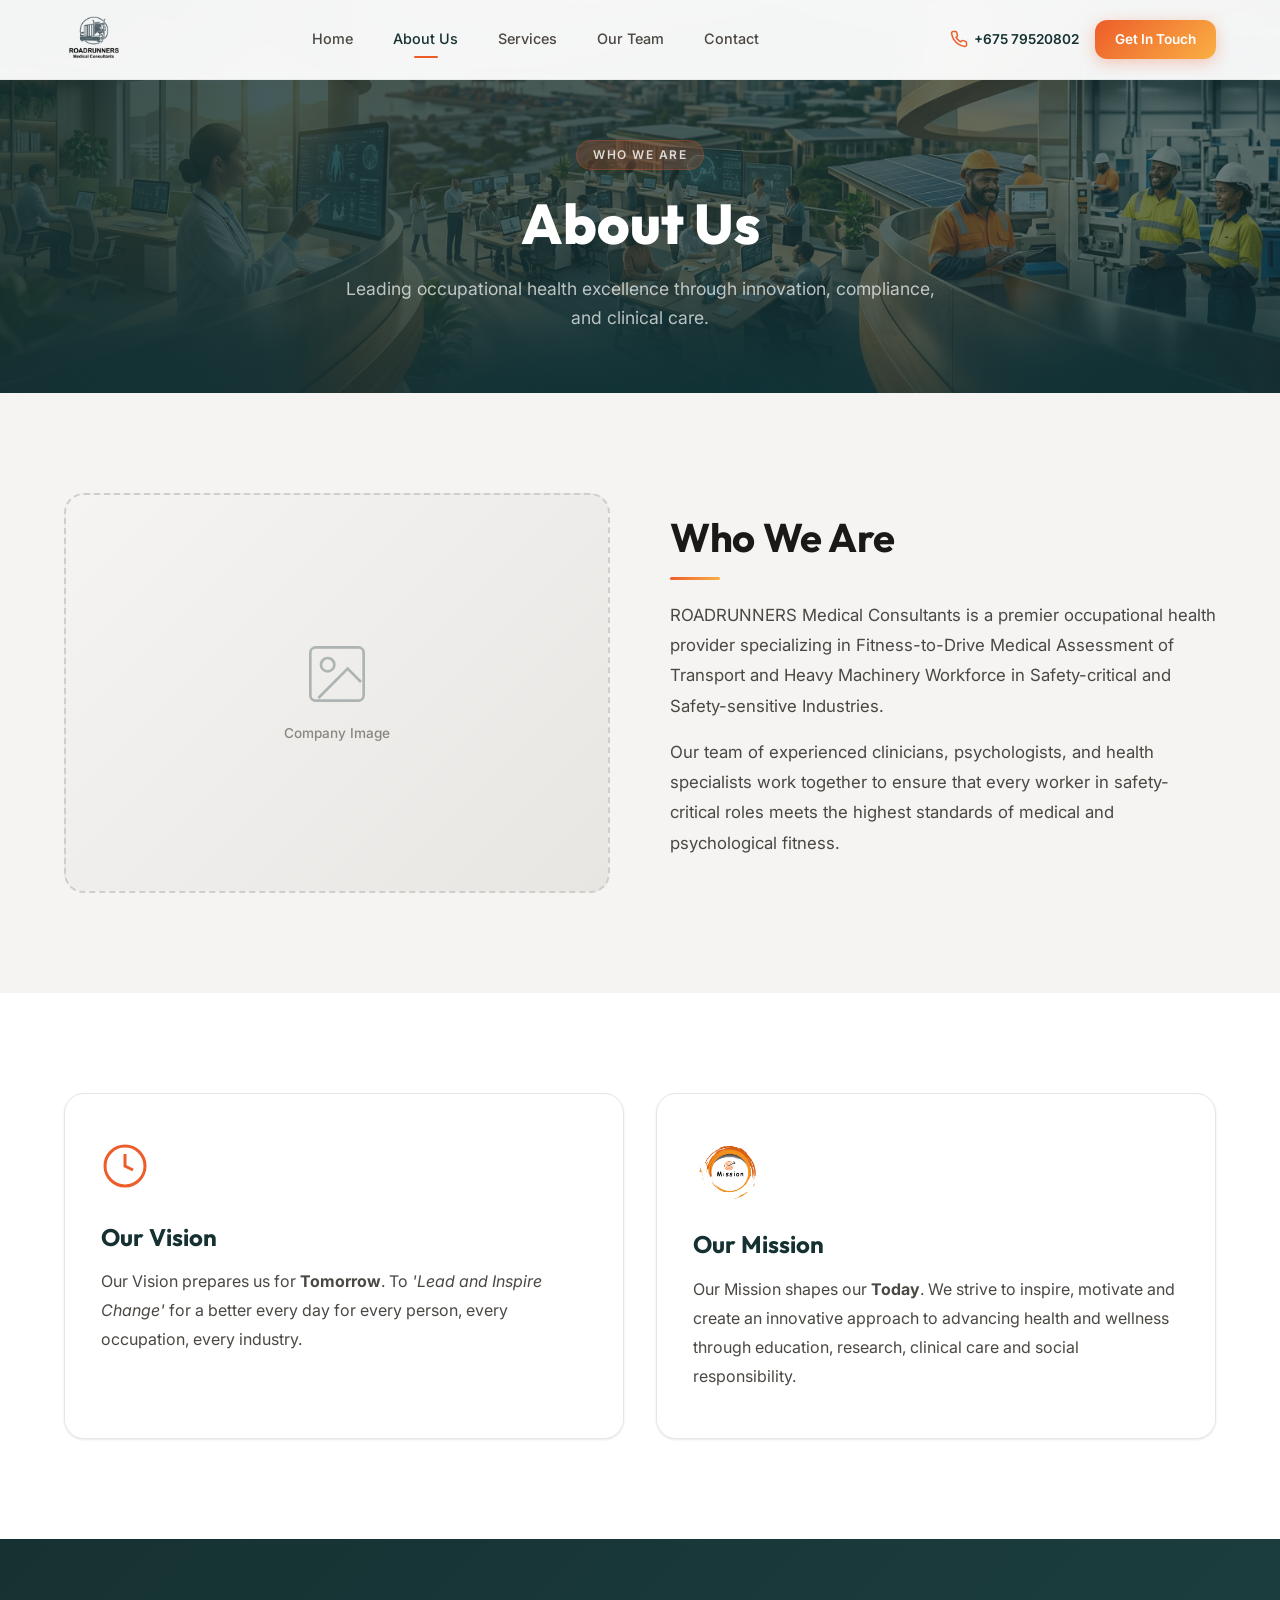
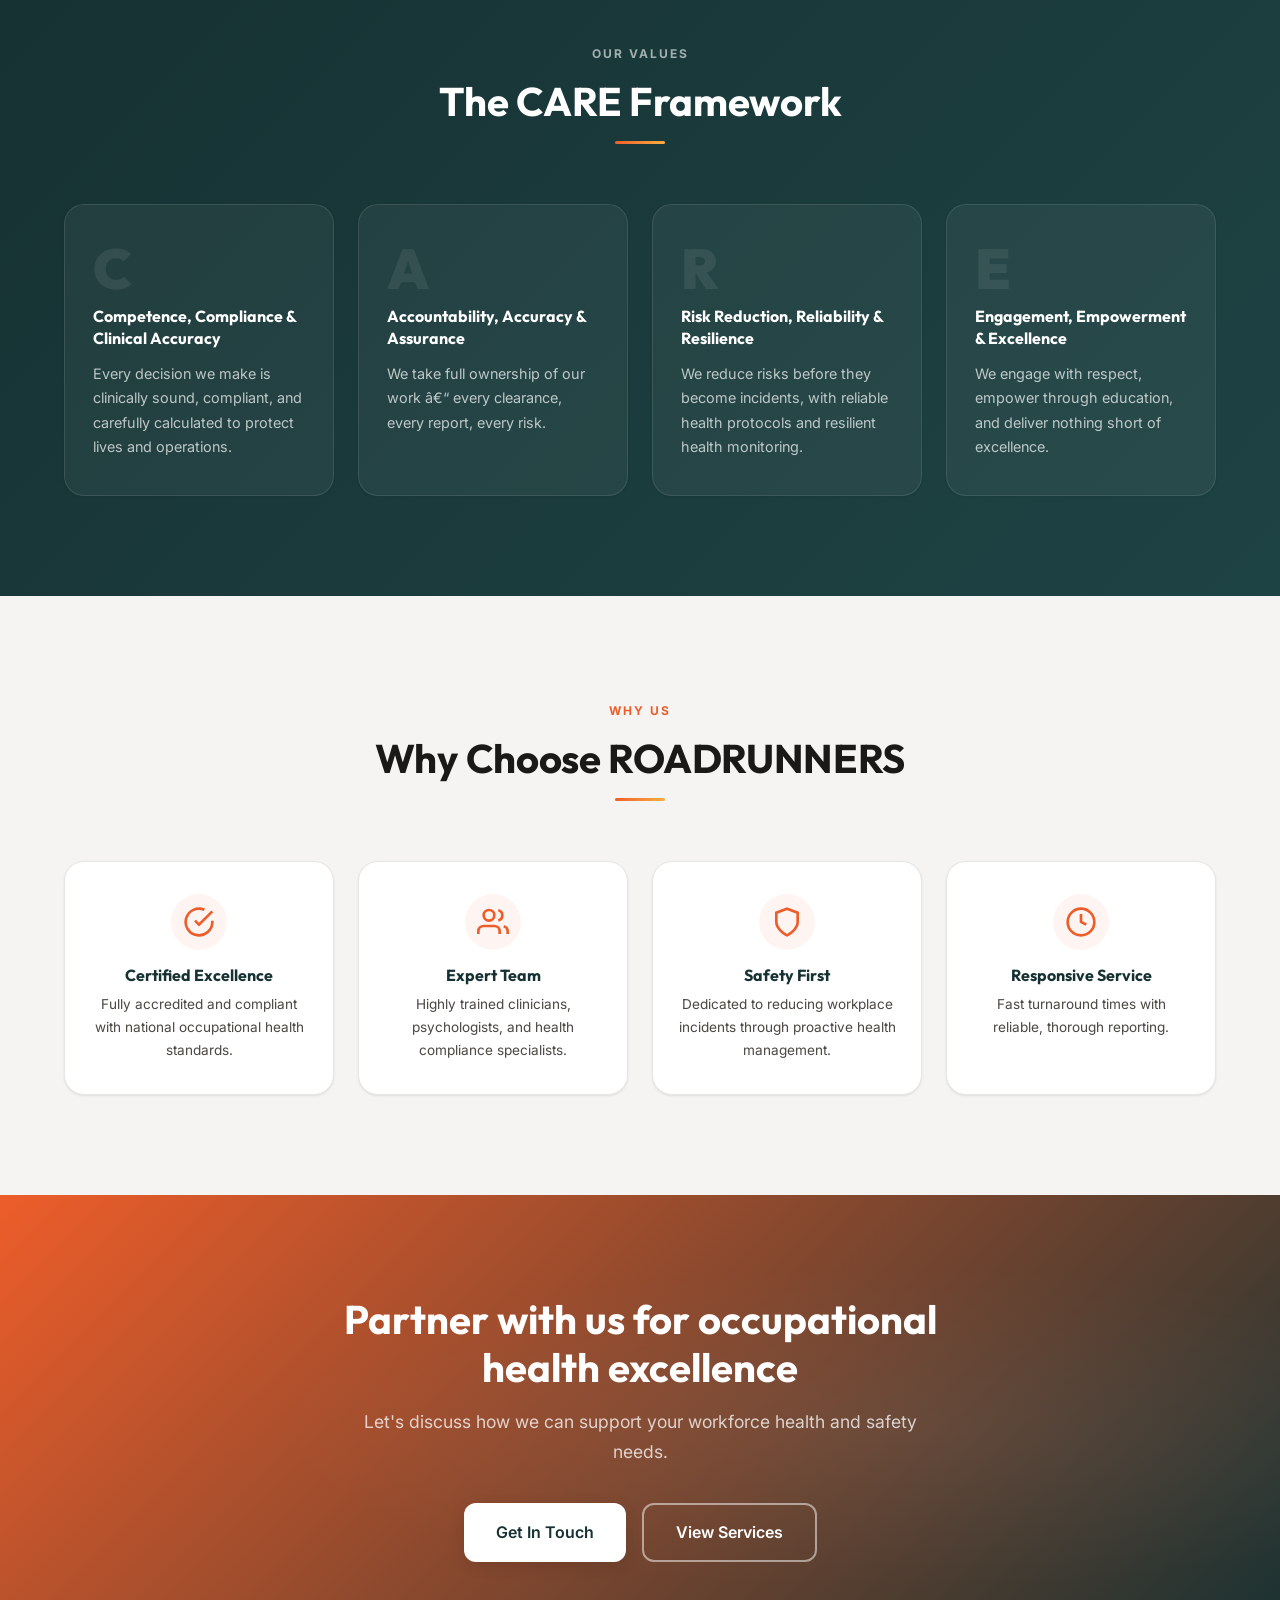
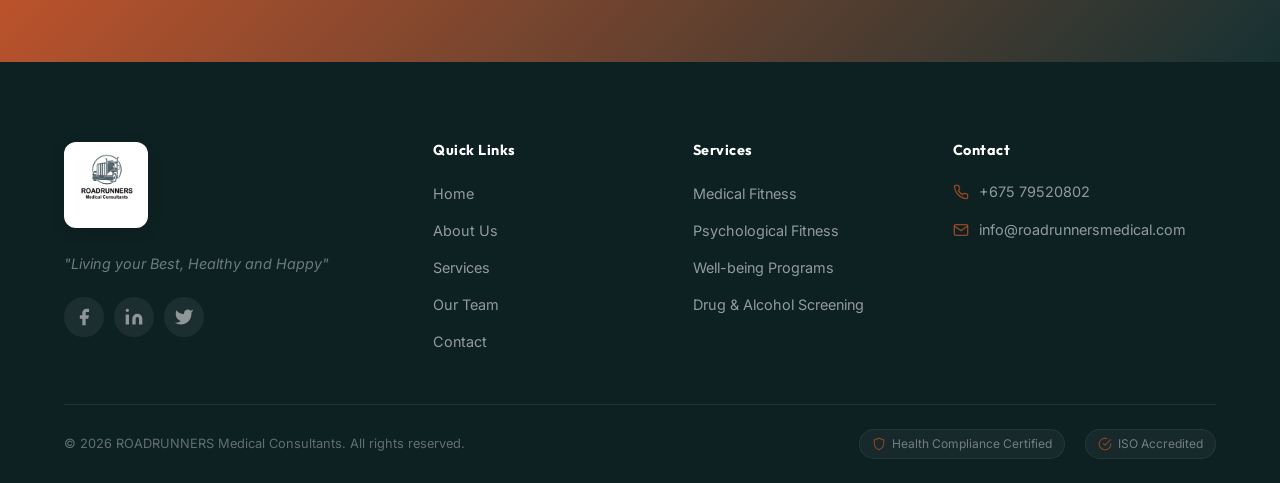
==== about.html @ dcb49912 "Initial commit: Roadrunners Medical Service website" ====
<!DOCTYPE html>
<html lang="en">
<head>
    <meta charset="UTF-8">
    <meta name="viewport" content="width=device-width, initial-scale=1.0">
    <title>About Us | ROADRUNNERS Medical Consultants</title>
    <meta name="description" content="Learn about ROADRUNNERS Medical Consultants - our vision, mission, and commitment to occupational health excellence.">
    <link rel="preconnect" href="https://fonts.googleapis.com">
    <link rel="preconnect" href="https://fonts.gstatic.com" crossorigin>
    <link href="https://fonts.googleapis.com/css2?family=Inter:wght@300;400;500;600;700;800;900&family=Outfit:wght@400;500;600;700;800&display=swap" rel="stylesheet">
    <link rel="stylesheet" href="css/styles.css">
    <link rel="stylesheet" href="css/animations.css">
</head>
<body>
    <!-- HEADER -->
    <header class="header" id="header">
        <div class="container header__inner">
            <a href="index.html" class="header__logo">
                <img src="assets/logo/campany-logo.png" alt="ROADRUNNERS Medical Consultants" class="logo-img">
            </a>
            <nav class="nav" id="nav">
                <ul class="nav__list">
                    <li><a href="index.html" class="nav__link">Home</a></li>
                    <li><a href="about.html" class="nav__link active">About Us</a></li>
                    <li><a href="services.html" class="nav__link">Services</a></li>
                    <li><a href="team.html" class="nav__link">Our Team</a></li>
                    <li><a href="contact.html" class="nav__link">Contact</a></li>
                </ul>
            </nav>
            <div class="header__actions">
                <a href="tel:+67579520802" class="header__phone">
                    <svg width="18" height="18" viewBox="0 0 24 24" fill="none" stroke="currentColor" stroke-width="2"><path d="M22 16.92v3a2 2 0 01-2.18 2 19.79 19.79 0 01-8.63-3.07 19.5 19.5 0 01-6-6 19.79 19.79 0 01-3.07-8.67A2 2 0 014.11 2h3a2 2 0 012 1.72c.127.96.361 1.903.7 2.81a2 2 0 01-.45 2.11L8.09 9.91a16 16 0 006 6l1.27-1.27a2 2 0 012.11-.45c.907.339 1.85.573 2.81.7A2 2 0 0122 16.92z"/></svg>
                    <span>+675 79520802</span>
                </a>
                <a href="contact.html" class="btn btn--primary btn--sm">Get In Touch</a>
            </div>
            <button class="hamburger" id="hamburger" aria-label="Toggle navigation">
                <span></span><span></span><span></span>
            </button>
        </div>
    </header>

    <!-- PAGE HERO -->
    <section class="page-hero page-hero--has-banner" style="background-image: url('assets/about-banner/about-banner.png');">
        <div class="container">
            <div class="page-hero__content fade-up">
                <span class="page-hero__label">Who We Are</span>
                <h1 class="page-hero__title">About Us</h1>
                <p class="page-hero__subtitle">Leading occupational health excellence through innovation, compliance, and clinical care.</p>
            </div>
        </div>
    </section>

    <!-- ABOUT INTRO -->
    <section class="section section--light">
        <div class="container">
            <div class="about-intro reveal-up">
                <div class="about-intro__image">
                    <div class="placeholder-image placeholder-image--about">
                        <svg width="64" height="64" viewBox="0 0 24 24" fill="none" stroke="rgba(22,49,50,0.3)" stroke-width="1"><rect x="2" y="2" width="20" height="20" rx="2"/><circle cx="8.5" cy="8.5" r="2.5"/><path d="M21 15l-5-5L5 21"/></svg>
                        <span>Company Image</span>
                    </div>
                </div>
                <div class="about-intro__content">
                    <h2 class="section__title">Who We Are</h2>
                    <div class="section__divider"></div>
                    <p class="section__text">ROADRUNNERS Medical Consultants is a premier occupational health provider specializing in Fitness-to-Drive Medical Assessment of Transport and Heavy Machinery Workforce in Safety-critical and Safety-sensitive Industries.</p>
                    <p class="section__text">Our team of experienced clinicians, psychologists, and health specialists work together to ensure that every worker in safety-critical roles meets the highest standards of medical and psychological fitness.</p>
                </div>
            </div>
        </div>
    </section>

    <!-- VISION & MISSION -->
    <section class="section section--white">
        <div class="container">
            <div class="vm-grid">
                <div class="vm-card reveal-up delay-1">
                    <div class="vm-card__icon">
                        <svg width="48" height="48" viewBox="0 0 24 24" fill="none" stroke="#ED5D2A" stroke-width="1.5"><circle cx="12" cy="12" r="10"/><path d="M12 6v6l4 2"/></svg>
                    </div>
                    <h3 class="vm-card__title">Our Vision</h3>
                    <p class="vm-card__text">Our Vision prepares us for <strong>Tomorrow</strong>. To <em>'Lead and Inspire Change'</em> for a better every day for every person, every occupation, every industry.</p>
                </div>
                <div class="vm-card reveal-up delay-2">
                    <div class="vm-card__icon vm-card__icon--img">
                        <img src="assets/icons/mission.png" alt="Mission Icon">
                    </div>
                    <h3 class="vm-card__title">Our Mission</h3>
                    <p class="vm-card__text">Our Mission shapes our <strong>Today</strong>. We strive to inspire, motivate and create an innovative approach to advancing health and wellness through education, research, clinical care and social responsibility.</p>
                </div>
            </div>
        </div>
    </section>

    <!-- CARE VALUES -->
    <section class="section section--navy" id="about-values">
        <div class="container">
            <div class="section__header reveal-up">
                <span class="section__label section__label--light">Our Values</span>
                <h2 class="section__title section__title--light">The CARE Framework</h2>
                <div class="section__divider section__divider--light section__divider--center"></div>
            </div>
            <div class="care-grid care-grid--about">
                <div class="care-card care-card--dark reveal-up delay-1" data-letter="C">
                    <div class="care-card__letter">C</div>
                    <h3 class="care-card__title">Competence, Compliance &amp; Clinical Accuracy</h3>
                    <p class="care-card__text">Every decision we make is clinically sound, compliant, and carefully calculated to protect lives and operations.</p>
                </div>
                <div class="care-card care-card--dark reveal-up delay-2" data-letter="A">
                    <div class="care-card__letter">A</div>
                    <h3 class="care-card__title">Accountability, Accuracy &amp; Assurance</h3>
                    <p class="care-card__text">We take full ownership of our work â€“ every clearance, every report, every risk.</p>
                </div>
                <div class="care-card care-card--dark reveal-up delay-3" data-letter="R">
                    <div class="care-card__letter">R</div>
                    <h3 class="care-card__title">Risk Reduction, Reliability &amp; Resilience</h3>
                    <p class="care-card__text">We reduce risks before they become incidents, with reliable health protocols and resilient health monitoring.</p>
                </div>
                <div class="care-card care-card--dark reveal-up delay-4" data-letter="E">
                    <div class="care-card__letter">E</div>
                    <h3 class="care-card__title">Engagement, Empowerment &amp; Excellence</h3>
                    <p class="care-card__text">We engage with respect, empower through education, and deliver nothing short of excellence.</p>
                </div>
            </div>
        </div>
    </section>

    <!-- WHY CHOOSE US -->
    <section class="section section--light">
        <div class="container">
            <div class="section__header reveal-up">
                <span class="section__label">Why Us</span>
                <h2 class="section__title">Why Choose ROADRUNNERS</h2>
                <div class="section__divider section__divider--center"></div>
            </div>
            <div class="features-grid">
                <div class="feature-card reveal-up delay-1">
                    <div class="feature-card__icon">
                        <svg width="32" height="32" viewBox="0 0 24 24" fill="none" stroke="#ED5D2A" stroke-width="2"><path d="M22 11.08V12a10 10 0 11-5.93-9.14"/><polyline points="22 4 12 14.01 9 11.01"/></svg>
                    </div>
                    <h4 class="feature-card__title">Certified Excellence</h4>
                    <p class="feature-card__text">Fully accredited and compliant with national occupational health standards.</p>
                </div>
                <div class="feature-card reveal-up delay-2">
                    <div class="feature-card__icon">
                        <svg width="32" height="32" viewBox="0 0 24 24" fill="none" stroke="#ED5D2A" stroke-width="2"><path d="M17 21v-2a4 4 0 00-4-4H5a4 4 0 00-4 4v2"/><circle cx="9" cy="7" r="4"/><path d="M23 21v-2a4 4 0 00-3-3.87"/><path d="M16 3.13a4 4 0 010 7.75"/></svg>
                    </div>
                    <h4 class="feature-card__title">Expert Team</h4>
                    <p class="feature-card__text">Highly trained clinicians, psychologists, and health compliance specialists.</p>
                </div>
                <div class="feature-card reveal-up delay-3">
                    <div class="feature-card__icon">
                        <svg width="32" height="32" viewBox="0 0 24 24" fill="none" stroke="#ED5D2A" stroke-width="2"><path d="M12 22s8-4 8-10V5l-8-3-8 3v7c0 6 8 10 8 10z"/></svg>
                    </div>
                    <h4 class="feature-card__title">Safety First</h4>
                    <p class="feature-card__text">Dedicated to reducing workplace incidents through proactive health management.</p>
                </div>
                <div class="feature-card reveal-up delay-4">
                    <div class="feature-card__icon">
                        <svg width="32" height="32" viewBox="0 0 24 24" fill="none" stroke="#ED5D2A" stroke-width="2"><circle cx="12" cy="12" r="10"/><path d="M12 6v6l4 2"/></svg>
                    </div>
                    <h4 class="feature-card__title">Responsive Service</h4>
                    <p class="feature-card__text">Fast turnaround times with reliable, thorough reporting.</p>
                </div>
            </div>
        </div>
    </section>

    <!-- CTA -->
    <section class="cta-section">
        <div class="container">
            <div class="cta-section__inner reveal-up">
                <h2 class="cta-section__title">Partner with us for occupational health excellence</h2>
                <p class="cta-section__text">Let's discuss how we can support your workforce health and safety needs.</p>
                <div class="cta-section__actions">
                    <a href="contact.html" class="btn btn--white btn--lg">Get In Touch</a>
                    <a href="services.html" class="btn btn--outline-white btn--lg">View Services</a>
                </div>
            </div>
        </div>
    </section>

    <!-- FOOTER -->
    <footer class="footer">
        <div class="container">
            <div class="footer__grid">
                <div class="footer__brand">
                    <a href="index.html" class="footer__logo">
                        <img src="assets/logo/campany-logo.png" alt="ROADRUNNERS Medical Consultants" class="logo-img">
                    </a>
                    <p class="footer__tagline">"Living your Best, Healthy and Happy"</p>
                    <div class="footer__social">
                        <a href="#" class="social-link" aria-label="Facebook"><svg width="20" height="20" viewBox="0 0 24 24" fill="currentColor"><path d="M18 2h-3a5 5 0 00-5 5v3H7v4h3v8h4v-8h3l1-4h-4V7a1 1 0 011-1h3z"/></svg></a>
                        <a href="#" class="social-link" aria-label="LinkedIn"><svg width="20" height="20" viewBox="0 0 24 24" fill="currentColor"><path d="M16 8a6 6 0 016 6v7h-4v-7a2 2 0 00-2-2 2 2 0 00-2 2v7h-4v-7a6 6 0 016-6zM2 9h4v12H2zM4 6a2 2 0 100-4 2 2 0 000 4z"/></svg></a>
                        <a href="#" class="social-link" aria-label="Twitter"><svg width="20" height="20" viewBox="0 0 24 24" fill="currentColor"><path d="M23 3a10.9 10.9 0 01-3.14 1.53 4.48 4.48 0 00-7.86 3v1A10.66 10.66 0 013 4s-4 9 5 13a11.64 11.64 0 01-7 2c9 5 20 0 20-11.5a4.5 4.5 0 00-.08-.83A7.72 7.72 0 0023 3z"/></svg></a>
                    </div>
                </div>
                <div class="footer__links">
                    <h4 class="footer__heading">Quick Links</h4>
                    <ul>
                        <li><a href="index.html">Home</a></li>
                        <li><a href="about.html">About Us</a></li>
                        <li><a href="services.html">Services</a></li>
                        <li><a href="team.html">Our Team</a></li>
                        <li><a href="contact.html">Contact</a></li>
                    </ul>
                </div>
                <div class="footer__links">
                    <h4 class="footer__heading">Services</h4>
                    <ul>
                        <li><a href="services.html">Medical Fitness</a></li>
                        <li><a href="services.html">Psychological Fitness</a></li>
                        <li><a href="services.html">Well-being Programs</a></li>
                        <li><a href="services.html">Drug & Alcohol Screening</a></li>
                    </ul>
                </div>
                <div class="footer__contact">
                    <h4 class="footer__heading">Contact</h4>
                    <div class="footer__contact-item">
                        <svg width="16" height="16" viewBox="0 0 24 24" fill="none" stroke="currentColor" stroke-width="2"><path d="M22 16.92v3a2 2 0 01-2.18 2 19.79 19.79 0 01-8.63-3.07 19.5 19.5 0 01-6-6 19.79 19.79 0 01-3.07-8.67A2 2 0 014.11 2h3a2 2 0 012 1.72c.127.96.361 1.903.7 2.81a2 2 0 01-.45 2.11L8.09 9.91a16 16 0 006 6l1.27-1.27a2 2 0 012.11-.45c.907.339 1.85.573 2.81.7A2 2 0 0122 16.92z"/></svg>
                        <span>+675 79520802</span>
                    </div>
                    <div class="footer__contact-item">
                        <svg width="16" height="16" viewBox="0 0 24 24" fill="none" stroke="currentColor" stroke-width="2"><path d="M4 4h16c1.1 0 2 .9 2 2v12c0 1.1-.9 2-2 2H4c-1.1 0-2-.9-2-2V6c0-1.1.9-2 2-2z"/><polyline points="22,6 12,13 2,6"/></svg>
                        <span>info@roadrunnersmedical.com</span>
                    </div>
                </div>
            </div>
            <div class="footer__bottom">
                <p>&copy; 2026 ROADRUNNERS Medical Consultants. All rights reserved.</p>
                <div class="footer__compliance">
                    <span class="compliance-badge"><svg width="14" height="14" viewBox="0 0 24 24" fill="none" stroke="currentColor" stroke-width="2"><path d="M12 22s8-4 8-10V5l-8-3-8 3v7c0 6 8 10 8 10z"/></svg> Health Compliance Certified</span>
                    <span class="compliance-badge"><svg width="14" height="14" viewBox="0 0 24 24" fill="none" stroke="currentColor" stroke-width="2"><path d="M22 11.08V12a10 10 0 11-5.93-9.14"/><polyline points="22 4 12 14.01 9 11.01"/></svg> ISO Accredited</span>
                </div>
            </div>
        </div>
    </footer>
    <script src="js/main.js"></script>
</body>
</html>
---- css/styles.css ----
/* ============================================
   ROADRUNNERS MEDICAL CONSULTANTS
   Main Stylesheet
   ============================================ */

/* --- CSS CUSTOM PROPERTIES --- */
:root {
    /* Brand Colors */
    --navy:        #163132;
    --navy-dark:   #0e2122;
    --navy-light:  #1e4344;
    --green:       #ED5D2A;
    --green-dark:  #d44d1c;
    --green-light: #f47a4f;
    --gold:        #FAB044;
    --gold-dark:   #e89c2e;
    --gold-light:  #fbc06a;
    --white:       #ffffff;
    --off-white:   #f9f8f6;
    --gray-50:     #f5f4f2;
    --gray-100:    #e8e6e3;
    --gray-200:    #d1cec9;
    --gray-300:    #b0aca5;
    --gray-400:    #8a8580;
    --gray-500:    #6b6660;
    --gray-600:    #4d4943;
    --gray-700:    #36332e;
    --gray-800:    #1f1d1a;
    --text:        #1a1918;
    --text-light:  #4b4742;
    --text-muted:  #7a756e;

    /* Gradients */
    --grad-navy:   linear-gradient(135deg, #163132 0%, #1e4344 100%);
    --grad-green:  linear-gradient(135deg, #ED5D2A 0%, #FAB044 100%);
    --grad-hero:   linear-gradient(135deg, #0e2122 0%, #163132 40%, #1e4344 70%, #1a3a2e 100%);
    --grad-cta:    linear-gradient(135deg, #ED5D2A 0%, #163132 100%);

    /* Typography */
    --font-heading: 'Outfit', sans-serif;
    --font-body:    'Inter', sans-serif;

    /* Sizing */
    --container:   1200px;
    --header-h:    80px;
    --radius-sm:   6px;
    --radius-md:   12px;
    --radius-lg:   20px;
    --radius-xl:   28px;

    /* Shadows */
    --shadow-sm:   0 1px 3px rgba(22,49,50,0.06), 0 1px 2px rgba(22,49,50,0.04);
    --shadow-md:   0 4px 12px rgba(22,49,50,0.08), 0 2px 4px rgba(22,49,50,0.04);
    --shadow-lg:   0 10px 30px rgba(22,49,50,0.1), 0 4px 8px rgba(22,49,50,0.04);
    --shadow-xl:   0 20px 50px rgba(22,49,50,0.15), 0 8px 16px rgba(22,49,50,0.06);

    /* Transitions */
    --ease:        cubic-bezier(0.4, 0, 0.2, 1);
    --ease-bounce: cubic-bezier(0.34, 1.56, 0.64, 1);
}

/* --- RESET & BASE --- */
*,
*::before,
*::after {
    margin: 0;
    padding: 0;
    box-sizing: border-box;
}

html {
    font-size: 16px;
    scroll-behavior: smooth;
    -webkit-font-smoothing: antialiased;
    -moz-osx-font-smoothing: grayscale;
}

body {
    font-family: var(--font-body);
    color: var(--text);
    background: var(--white);
    line-height: 1.7;
    overflow-x: hidden;
}

img {
    max-width: 100%;
    display: block;
}

a {
    text-decoration: none;
    color: inherit;
    transition: color 0.3s var(--ease);
}

ul { list-style: none; }

h1, h2, h3, h4, h5, h6 {
    font-family: var(--font-heading);
    font-weight: 700;
    line-height: 1.2;
    color: var(--text);
}

/* --- CONTAINER --- */
.container {
    max-width: var(--container);
    margin: 0 auto;
    padding: 0 24px;
}

/* --- BUTTONS --- */
.btn {
    display: inline-flex;
    align-items: center;
    gap: 8px;
    font-family: var(--font-body);
    font-weight: 600;
    border: none;
    border-radius: var(--radius-md);
    cursor: pointer;
    transition: all 0.35s var(--ease);
    white-space: nowrap;
    position: relative;
    overflow: hidden;
}

.btn::before {
    content: '';
    position: absolute;
    inset: 0;
    background: linear-gradient(135deg, rgba(255,255,255,0.15), transparent);
    opacity: 0;
    transition: opacity 0.35s var(--ease);
}

.btn:hover::before { opacity: 1; }

.btn--sm {
    padding: 8px 20px;
    font-size: 0.85rem;
}

.btn--lg {
    padding: 14px 32px;
    font-size: 1rem;
}

.btn--full { width: 100%; justify-content: center; }

.btn--primary {
    background: var(--grad-green);
    color: var(--white);
    box-shadow: 0 4px 15px rgba(237,93,42,0.3);
}

.btn--primary:hover {
    transform: translateY(-2px);
    box-shadow: 0 8px 25px rgba(237,93,42,0.4);
}

.btn--outline {
    background: transparent;
    color: var(--white);
    border: 2px solid rgba(255,255,255,0.4);
}

.btn--outline:hover {
    background: rgba(255,255,255,0.1);
    border-color: rgba(255,255,255,0.8);
    transform: translateY(-2px);
}

.btn--white {
    background: var(--white);
    color: var(--navy);
    box-shadow: 0 4px 15px rgba(0,0,0,0.1);
}

.btn--white:hover {
    transform: translateY(-2px);
    box-shadow: 0 8px 25px rgba(0,0,0,0.15);
}

.btn--outline-white {
    background: transparent;
    color: var(--white);
    border: 2px solid rgba(255,255,255,0.5);
}

.btn--outline-white:hover {
    background: rgba(255,255,255,0.1);
    border-color: white;
    transform: translateY(-2px);
}

/* ===========================================
   HEADER
   =========================================== */
.header {
    position: fixed;
    top: 0;
    left: 0;
    right: 0;
    z-index: 1000;
    height: var(--header-h);
    background: rgba(255,255,255,0.95);
    backdrop-filter: blur(20px);
    -webkit-backdrop-filter: blur(20px);
    border-bottom: 1px solid rgba(22,49,50,0.06);
    transition: all 0.4s var(--ease);
}

.header--scrolled {
    height: 68px;
    box-shadow: var(--shadow-md);
    background: rgba(255,255,255,0.98);
}

.header__inner {
    display: flex;
    align-items: center;
    justify-content: space-between;
    height: 100%;
}

.header__logo {
    display: flex;
    align-items: center;
    gap: 12px;
    z-index: 10;
}

.logo-icon {
    width: 40px;
    height: 40px;
    flex-shrink: 0;
}

.logo-icon--sm { width: 36px; height: 36px; }

.logo-img {
    height: 48px;
    max-width: 250px;
    width: auto;
    object-fit: contain;
    display: block;
    transition: transform 0.3s var(--ease);
}

.header--scrolled .logo-img {
    height: 42px;
}

.footer .logo-img {
    height: 60px;
    margin-bottom: 12px;
}

.logo-text {
    font-size: 1.15rem;
    color: var(--navy);
    letter-spacing: 0.5px;
    line-height: 1.1;
}

.logo-text__sub {
    font-size: 0.7rem;
    color: var(--green);
    font-weight: 500;
    letter-spacing: 0.3px;
}

/* Navigation */
.nav__list {
    display: flex;
    gap: 4px;
}

.nav__link {
    display: block;
    padding: 8px 18px;
    font-size: 0.9rem;
    font-weight: 500;
    color: var(--text-light);
    border-radius: var(--radius-sm);
    transition: all 0.3s var(--ease);
    position: relative;
}

.nav__link::after {
    content: '';
    position: absolute;
    bottom: 2px;
    left: 50%;
    transform: translateX(-50%);
    width: 0;
    height: 2px;
    background: var(--green);
    border-radius: 1px;
    transition: width 0.3s var(--ease);
}

.nav__link:hover,
.nav__link.active {
    color: var(--navy);
}

.nav__link:hover::after,
.nav__link.active::after {
    width: 24px;
}

.header__actions {
    display: flex;
    align-items: center;
    gap: 16px;
}

.header__phone {
    display: flex;
    align-items: center;
    gap: 6px;
    font-size: 0.85rem;
    font-weight: 600;
    color: var(--navy);
}

.header__phone svg {
    color: var(--green);
}

.header__phone:hover {
    color: var(--green);
}

/* Hamburger */
.hamburger {
    display: none;
    flex-direction: column;
    gap: 5px;
    background: none;
    border: none;
    cursor: pointer;
    padding: 8px;
    z-index: 10;
}

.hamburger span {
    display: block;
    width: 24px;
    height: 2px;
    background: var(--navy);
    border-radius: 2px;
    transition: all 0.3s var(--ease);
}

.hamburger.active span:nth-child(1) {
    transform: rotate(45deg) translate(5px, 5px);
}
.hamburger.active span:nth-child(2) {
    opacity: 0;
}
.hamburger.active span:nth-child(3) {
    transform: rotate(-45deg) translate(5px, -5px);
}

/* ===========================================
   WAVE DIVIDERS
   =========================================== */
.wave-divider {
    position: relative;
    width: 100%;
    overflow: hidden;
    line-height: 0;
    z-index: 5;
}

.wave-divider svg {
    display: block;
    width: 100%;
    height: auto;
}

/* Hero curved transition to first section */
.hero__transition {
    position: absolute;
    bottom: -1px;
    left: 0;
    width: 100%;
    z-index: 5;
    line-height: 0;
}

.hero__transition svg {
    display: block;
    width: 100%;
    height: auto;
}

@media (max-width: 768px) {
    .wave-divider svg {
        height: 60px !important;
    }
}

/* ===========================================
   HERO - HOME
   =========================================== */
.hero {
    position: relative;
    min-height: 100vh;
    display: flex;
    align-items: center;
    justify-content: center;
    overflow: hidden;
    padding-top: var(--header-h);
}

.hero__slider {
    position: absolute;
    inset: 0;
    overflow: hidden;
}

.hero__slide {
    position: absolute;
    inset: 0;
    width: 100%;
    height: 100%;
    background-size: cover;
    background-position: center;
    background-repeat: no-repeat;
    opacity: 0;
    transition: opacity 1.5s ease-in-out, transform 10s ease-out;
    z-index: 1;
}

.hero__slide.active {
    opacity: 1;
    transform: scale(1.1);
    z-index: 2;
}

.hero__overlay {
    position: absolute;
    inset: 0;
    background: linear-gradient(90deg, rgba(22, 49, 50, 0.8) 0%, rgba(22, 49, 50, 0.4) 100%);
    z-index: 2;
}

.hero__pattern {
    position: absolute;
    inset: 0;
    background-image: 
        radial-gradient(circle at 20% 80%, rgba(255,255,255,0.03) 1px, transparent 1px),
        radial-gradient(circle at 80% 20%, rgba(255,255,255,0.03) 1px, transparent 1px),
        radial-gradient(circle at 50% 50%, rgba(255,255,255,0.02) 1px, transparent 1px);
    background-size: 60px 60px, 80px 80px, 100px 100px;
}

.hero__content {
    position: relative;
    z-index: 10;
    text-align: center;
    max-width: 850px;
    padding: 60px 0;
}

.hero__badge {
    display: inline-block;
    padding: 6px 20px;
    background: rgba(237,93,42,0.2);
    color: rgba(255,255,255,0.9);
    font-size: 0.8rem;
    font-weight: 600;
    letter-spacing: 1.5px;
    text-transform: uppercase;
    border-radius: 50px;
    border: 1px solid rgba(237,93,42,0.3);
    margin-bottom: 28px;
}

.hero__title {
    font-size: clamp(2.5rem, 5.5vw, 4.2rem);
    color: var(--white);
    font-weight: 800;
    margin-bottom: 8px;
    letter-spacing: -0.5px;
}

.hero__title--accent {
    display: block;
    font-size: clamp(1.5rem, 3vw, 2.2rem);
    font-weight: 500;
    color: rgba(255,255,255,0.7);
    letter-spacing: 2px;
    margin-top: 4px;
}

.hero__subtitle {
    font-size: clamp(1rem, 1.8vw, 1.15rem);
    color: rgba(255,255,255,0.75);
    max-width: 700px;
    margin: 24px auto 40px;
    line-height: 1.8;
}

.hero__actions {
    display: flex;
    gap: 16px;
    justify-content: center;
    flex-wrap: wrap;
    margin-bottom: 48px;
}

.hero__tagline {
    display: flex;
    align-items: center;
    justify-content: center;
    gap: 16px;
    color: rgba(255,255,255,0.5);
    font-style: italic;
    font-size: 1.05rem;
}

.tagline-line {
    width: 40px;
    height: 1px;
    background: rgba(255,255,255,0.2);
}

/* Scroll Indicator */
.hero__scroll {
    position: absolute;
    bottom: 60px; /* Offset to stay above the curved transition */
    left: 50%;
    transform: translateX(-50%);
    z-index: 10;
}

.scroll-indicator {
    display: flex;
    flex-direction: column;
    align-items: center;
    gap: 8px;
    color: rgba(255,255,255,0.4);
    font-size: 0.7rem;
    letter-spacing: 2px;
    text-transform: uppercase;
}

.mouse-icon {
    width: 26px;
    height: 42px;
    border: 2px solid rgba(255,255,255,0.4);
    border-radius: 14px;
    position: relative;
    display: flex;
    justify-content: center;
}

.wheel {
    width: 4px;
    height: 8px;
    background: white;
    border-radius: 2px;
    margin-top: 8px;
    animation: mouseScroll 1.2s infinite;
}

@keyframes mouseScroll {
    0% { transform: translateY(0); opacity: 1; }
    100% { transform: translateY(12px); opacity: 0; }
}

@keyframes scrollPulse {
    0%, 100% { opacity: 0.4; }
    50% { opacity: 1; }
}

/* ===========================================
   PAGE HERO (Subpages)
   =========================================== */
.page-hero {
    padding: calc(var(--header-h) + 60px) 0 60px;
    background: var(--grad-hero);
    position: relative;
    overflow: hidden;
}

.page-hero--has-banner {
    background-size: cover;
    background-position: center;
    background-repeat: no-repeat;
}

.page-hero--has-banner::before {
    content: '';
    position: absolute;
    inset: 0;
    background: linear-gradient(90deg, rgba(22, 49, 50, 0.85) 0%, rgba(22, 49, 50, 0.6) 100%);
    z-index: 1;
}

.page-hero--has-banner .container {
    position: relative;
    z-index: 2;
}

.page-hero__content {
    position: relative;
    text-align: center;
}

.page-hero__label {
    display: inline-block;
    padding: 4px 16px;
    background: rgba(237,93,42,0.2);
    color: rgba(255,255,255,0.8);
    font-size: 0.75rem;
    font-weight: 600;
    letter-spacing: 1.5px;
    text-transform: uppercase;
    border-radius: 50px;
    border: 1px solid rgba(237,93,42,0.25);
    margin-bottom: 20px;
}

.page-hero__title {
    font-size: clamp(2.2rem, 5vw, 3.5rem);
    color: var(--white);
    font-weight: 800;
    margin-bottom: 16px;
}

.page-hero__subtitle {
    font-size: 1.1rem;
    color: rgba(255,255,255,0.7);
    max-width: 600px;
    margin: 0 auto;
    line-height: 1.7;
}

/* ===========================================
   SECTIONS
   =========================================== */
.section {
    padding: 100px 0;
}

.section--light { background: var(--gray-50); }
.section--white { background: var(--white); }
.section--navy  { background: var(--grad-navy); }

.section__header {
    text-align: center;
    max-width: 650px;
    margin: 0 auto 60px;
}

.section__label {
    display: inline-block;
    font-size: 0.75rem;
    font-weight: 700;
    letter-spacing: 2px;
    text-transform: uppercase;
    color: var(--green);
    margin-bottom: 12px;
}

.section__label--light { color: rgba(255,255,255,0.6); }

.section__title {
    font-size: clamp(1.8rem, 3.5vw, 2.5rem);
    margin-bottom: 16px;
    letter-spacing: -0.3px;
}

.section__title--light { color: var(--white); }

.section__divider {
    width: 50px;
    height: 3px;
    background: var(--grad-green);
    border-radius: 2px;
    margin-bottom: 20px;
}

.section__divider--center { margin-left: auto; margin-right: auto; }
.section__divider--light { background: var(--grad-green); }

.section__subtitle {
    font-size: 1.05rem;
    color: var(--text-light);
    line-height: 1.7;
}

.section__subtitle--light { color: rgba(255,255,255,0.65); }

.section__text {
    font-size: 1.05rem;
    color: var(--text-light);
    line-height: 1.8;
    margin-bottom: 16px;
}

.section__text--large { font-size: 1.2rem; }
.section__text--light { color: rgba(255,255,255,0.8); }

/* ===========================================
   SPLIT SECTION (Vision / Mission)
   =========================================== */
.split-section {
    display: grid;
    grid-template-columns: 1fr 1fr;
    gap: 80px;
    align-items: center;
}

.split-section--reverse .split-section__content { order: 2; }
.split-section--reverse .split-section__visual  { order: 1; }

/* Vision Graphic */
.vision-graphic {
    display: flex;
    justify-content: center;
    align-items: center;
}

.vision-graphic__circle {
    position: relative;
    width: 320px;
    height: 320px;
    display: flex;
    align-items: center;
    justify-content: center;
}

.vision-graphic__svg {
    position: absolute;
    inset: 0;
    animation: spinSlow 30s linear infinite;
}

@keyframes spinSlow {
    from { transform: rotate(0deg); }
    to   { transform: rotate(360deg); }
}

.vision-graphic__icon {
    position: relative;
    width: 80px;
    height: 80px;
    background: rgba(237,93,42,0.08);
    border-radius: 50%;
    display: flex;
    align-items: center;
    justify-content: center;
}

.vision-graphic__icon--super {
    background: rgba(22,49,50,0.12);
    width: 120px;
    height: 120px;
    box-shadow: 0 10px 40px rgba(237,93,42,0.15);
    border: 1px solid rgba(255,255,255,0.1);
}

.vision-graphic--mission .vision-graphic__icon--super {
    background: rgba(255,255,255,0.08);
    box-shadow: 0 10px 40px rgba(0, 210, 255, 0.2);
}

.vision-icon-asset {
    width: 65%;
    height: 65%;
    object-fit: contain;
}

.vision-graphic--mission .vision-graphic__icon {
    background: rgba(22,49,50,0.06);
}

.mission-graphic {
    display: flex;
    justify-content: center;
    align-items: center;
}

.mission-icon-main {
    flex-direction: column;
    align-items: center;
    background: rgba(255,255,255,0.05);
    border: 1px solid rgba(255,255,255,0.1);
    border-radius: var(--radius-lg);
    padding: 60px;
    display: flex;
    justify-content: center;
    box-shadow: 0 4px 30px rgba(0, 0, 0, 0.1);
    -webkit-backdrop-filter: blur(5px);
    backdrop-filter: blur(5px);
    transition: all 0.5s var(--ease);
}

.mission-icon-main:hover {
    transform: translateY(-5px);
    background: rgba(255,255,255,0.08);
}

.mission-icon-img {
    max-width: 320px;
    height: auto;
    border-radius: 50%;
    background: rgba(255, 255, 255, 0.03);
    padding: 24px;
    box-shadow: 0 0 40px rgba(0, 0, 0, 0.2);
    transition: transform 0.6s var(--ease);
}

.mission-graphic:hover .mission-icon-img {
    transform: scale(1.05) rotate(2deg);
}

.mission-graphic__info {
    margin-top: 24px;
    display: flex;
    flex-direction: column;
    align-items: center;
}

.mission-graphic__info span {
    color: rgba(255,255,255,0.6);
    font-size: 0.9rem;
    letter-spacing: 1.5px;
    text-transform: uppercase;
    font-weight: 500;
}

/* Mission Quote */
.mission-quote {
    margin-top: 32px;
    padding: 24px 28px;
    background: var(--gray-50);
    border-left: 4px solid var(--orange);
    border-radius: 0 var(--radius-md) var(--radius-md) 0;
    display: flex;
    align-items: flex-start;
    gap: 16px;
    transition: transform 0.3s var(--ease);
}

.mission-quote:hover {
    transform: translateX(5px);
}

.mission-quote--dark {
    background: rgba(255,255,255,0.05);
    border-color: var(--orange);
}

.mission-quote p {
    font-size: 1.15rem;
    font-family: var(--font-heading);
    font-weight: 600;
    color: var(--navy);
    font-style: italic;
    line-height: 1.5;
}

.mission-quote--dark p {
    color: var(--white) !important;
    opacity: 1;
}

/* ===========================================
   CARE FRAMEWORK CARDS
   =========================================== */
.care-grid {
    display: grid;
    grid-template-columns: repeat(4, 1fr);
    gap: 24px;
}

.care-card {
    background: var(--white);
    border-radius: var(--radius-lg);
    padding: 36px 28px;
    position: relative;
    overflow: hidden;
    transition: all 0.4s var(--ease);
    box-shadow: var(--shadow-sm);
    border: 1px solid var(--gray-100);
}

.care-card:hover {
    transform: translateY(-6px);
    box-shadow: var(--shadow-lg);
}

.care-card__letter {
    font-family: var(--font-heading);
    font-size: 3.5rem;
    font-weight: 900;
    color: rgba(22,49,50,0.06);
    line-height: 1;
    margin-bottom: 8px;
}

.care-card:hover .care-card__letter {
    color: rgba(237,93,42,0.12);
}

.care-card__title {
    font-size: 1rem;
    font-weight: 700;
    color: var(--navy);
    margin-bottom: 12px;
    line-height: 1.4;
}

.care-card__text {
    font-size: 0.9rem;
    color: var(--text-light);
    line-height: 1.7;
}

.care-card__accent {
    position: absolute;
    bottom: 0;
    left: 0;
    right: 0;
    height: 3px;
    background: var(--grad-green);
    transform: scaleX(0);
    transition: transform 0.4s var(--ease);
}

.care-card:hover .care-card__accent {
    transform: scaleX(1);
}

/* Dark variant */
.care-card--dark {
    background: rgba(255,255,255,0.05);
    border-color: rgba(255,255,255,0.1);
}

.care-card--dark .care-card__letter { color: rgba(255,255,255,0.08); }
.care-card--dark:hover .care-card__letter { color: rgba(237,93,42,0.25); }
.care-card--dark .care-card__title { color: var(--white); }
.care-card--dark .care-card__text  { color: rgba(255,255,255,0.7); }
.care-card--dark:hover {
    background: rgba(255,255,255,0.08);
    border-color: rgba(255,255,255,0.15);
}

/* ===========================================
   KEY MESSAGE
   =========================================== */
.key-message {
    padding: 80px 0;
    background: var(--gray-50);
}

.key-message__inner {
    text-align: center;
    max-width: 700px;
    margin: 0 auto;
}

.key-message__icon {
    display: inline-flex;
    align-items: center;
    justify-content: center;
    width: 72px;
    height: 72px;
    background: rgba(237,93,42,0.08);
    border-radius: 50%;
    color: var(--green);
    margin-bottom: 24px;
}

.key-message__title {
    font-size: 1.1rem;
    font-weight: 800;
    letter-spacing: 3px;
    text-transform: uppercase;
    color: var(--navy);
    margin-bottom: 8px;
}

.key-message__text {
    font-size: 1.1rem;
    color: var(--text-light);
    margin-bottom: 20px;
}

.key-message__quote {
    font-family: var(--font-heading);
    font-size: clamp(1.3rem, 2.5vw, 1.8rem);
    font-weight: 700;
    color: var(--navy);
    line-height: 1.5;
    border: none;
    padding: 0;
    margin: 0;
}

/* ===========================================
   CTA SECTION
   =========================================== */
.cta-section {
    padding: 100px 0;
    background: var(--grad-cta);
    position: relative;
    overflow: hidden;
}

.cta-section::before {
    content: '';
    position: absolute;
    inset: 0;
    background: radial-gradient(ellipse at 70% 50%, rgba(255,255,255,0.05) 0%, transparent 50%);
}

.cta-section__inner {
    position: relative;
    text-align: center;
    max-width: 600px;
    margin: 0 auto;
}

.cta-section__title {
    font-size: clamp(1.8rem, 3.5vw, 2.5rem);
    color: var(--white);
    margin-bottom: 16px;
}

.cta-section__text {
    font-size: 1.1rem;
    color: rgba(255,255,255,0.75);
    margin-bottom: 36px;
    line-height: 1.7;
}

.cta-section__actions {
    display: flex;
    gap: 16px;
    justify-content: center;
    flex-wrap: wrap;
}

/* ===========================================
   SERVICE CARDS
   =========================================== */
.services-grid {
    display: grid;
    grid-template-columns: repeat(3, 1fr);
    gap: 28px;
}

.services-grid--4 {
    grid-template-columns: repeat(2, 1fr);
}

.service-card {
    background: var(--white);
    border-radius: var(--radius-lg);
    padding: 36px 28px;
    position: relative;
    overflow: hidden;
    transition: all 0.4s var(--ease);
    box-shadow: var(--shadow-sm);
    border: 1px solid var(--gray-100);
    display: flex;
    flex-direction: column;
}

.service-card:hover {
    transform: translateY(-6px);
    box-shadow: var(--shadow-lg);
    border-color: rgba(237,93,42,0.2);
}

.service-card__icon {
    width: 60px;
    height: 60px;
    background: rgba(237,93,42,0.06);
    border-radius: var(--radius-md);
    display: flex;
    align-items: center;
    justify-content: center;
    margin-bottom: 20px;
    transition: all 0.4s var(--ease);
}

.service-card:hover .service-card__icon {
    background: rgba(237,93,42,0.1);
    transform: scale(1.05);
}

.service-card__icon--psych {
    background: rgba(22,49,50,0.06);
}

.service-card:hover .service-card__icon--psych {
    background: rgba(22,49,50,0.1);
}

.service-card__number {
    position: absolute;
    top: 20px;
    right: 24px;
    font-family: var(--font-heading);
    font-size: 2.5rem;
    font-weight: 900;
    color: rgba(22,49,50,0.04);
    line-height: 1;
}

.service-card__title {
    font-size: 1.15rem;
    font-weight: 700;
    color: var(--navy);
    margin-bottom: 12px;
    line-height: 1.3;
}

.service-card__text {
    font-size: 0.9rem;
    color: var(--text-light);
    line-height: 1.7;
    flex: 1;
    margin-bottom: 20px;
}

.service-card__link {
    display: inline-flex;
    align-items: center;
    gap: 6px;
    font-size: 0.85rem;
    font-weight: 600;
    color: var(--green);
    transition: all 0.3s var(--ease);
}

.service-card__link:hover {
    gap: 10px;
    color: var(--green-dark);
}

/* Psych variant border */
.service-card--psych {
    border-top: 3px solid transparent;
}

.service-card--psych:hover {
    border-top-color: var(--navy);
}

/* ===========================================
   WELL-BEING CARDS
   =========================================== */
.wellbeing-grid {
    display: grid;
    grid-template-columns: repeat(3, 1fr);
    gap: 28px;
}

.wellbeing-card {
    background: rgba(255,255,255,0.05);
    border: 1px solid rgba(255,255,255,0.1);
    border-radius: var(--radius-lg);
    padding: 48px 32px;
    text-align: center;
    position: relative;
    overflow: hidden;
    transition: all 0.4s var(--ease);
}

.wellbeing-card:hover {
    background: rgba(255,255,255,0.08);
    border-color: rgba(255,255,255,0.2);
    transform: translateY(-6px);
}

.wellbeing-card__icon {
    margin-bottom: 24px;
    opacity: 0.9;
    transition: all 0.4s var(--ease);
}

.wellbeing-card:hover .wellbeing-card__icon {
    opacity: 1;
    transform: scale(1.1);
}

.wellbeing-card__title {
    font-size: 1.3rem;
    font-weight: 700;
    color: var(--white);
    margin-bottom: 16px;
}

.wellbeing-card__text {
    font-size: 0.95rem;
    color: rgba(255,255,255,0.7);
    line-height: 1.8;
}

.wellbeing-card__accent {
    position: absolute;
    bottom: 0;
    left: 0;
    right: 0;
    height: 3px;
    background: linear-gradient(90deg, transparent, rgba(237,93,42,0.6), transparent);
    transform: scaleX(0);
    transition: transform 0.4s var(--ease);
}

.wellbeing-card:hover .wellbeing-card__accent {
    transform: scaleX(1);
}

/* ===========================================
   ABOUT PAGE
   =========================================== */
.about-intro {
    display: grid;
    grid-template-columns: 1fr 1fr;
    gap: 60px;
    align-items: center;
}

.placeholder-image {
    width: 100%;
    height: 400px;
    background: linear-gradient(135deg, var(--gray-50), var(--gray-100));
    border-radius: var(--radius-lg);
    display: flex;
    flex-direction: column;
    align-items: center;
    justify-content: center;
    gap: 16px;
    border: 2px dashed var(--gray-200);
}

.placeholder-image span {
    font-size: 0.85rem;
    color: var(--gray-400);
    font-weight: 500;
}

/* Vision / Mission Grid */
.vm-grid {
    display: grid;
    grid-template-columns: repeat(2, 1fr);
    gap: 32px;
}

.vm-card {
    background: var(--white);
    border-radius: var(--radius-lg);
    padding: 48px 36px;
    box-shadow: var(--shadow-sm);
    border: 1px solid var(--gray-100);
    transition: all 0.4s var(--ease);
}

.vm-card:hover {
    transform: translateY(-4px);
    box-shadow: var(--shadow-lg);
}

.vm-card__icon {
    margin-bottom: 24px;
}

.vm-card__icon--img img {
    height: 64px;
    width: auto;
    object-fit: contain;
}

.vm-card__title {
    font-size: 1.5rem;
    font-weight: 700;
    color: var(--navy);
    margin-bottom: 16px;
}

.vm-card__text {
    font-size: 1rem;
    color: var(--text-light);
    line-height: 1.8;
}

/* Features Grid */
.features-grid {
    display: grid;
    grid-template-columns: repeat(4, 1fr);
    gap: 24px;
}

.feature-card {
    background: var(--white);
    border-radius: var(--radius-lg);
    padding: 32px 24px;
    text-align: center;
    box-shadow: var(--shadow-sm);
    border: 1px solid var(--gray-100);
    transition: all 0.4s var(--ease);
}

.feature-card:hover {
    transform: translateY(-4px);
    box-shadow: var(--shadow-md);
}

.feature-card__icon {
    width: 56px;
    height: 56px;
    background: rgba(237,93,42,0.06);
    border-radius: 50%;
    display: flex;
    align-items: center;
    justify-content: center;
    margin: 0 auto 16px;
}

.feature-card__title {
    font-size: 1rem;
    font-weight: 700;
    color: var(--navy);
    margin-bottom: 8px;
}

.feature-card__text {
    font-size: 0.85rem;
    color: var(--text-light);
    line-height: 1.7;
}

/* ===========================================
   KEY MESSAGE SECTION (WHAT WE DO)
   =========================================== */
.key-message {
    background: var(--navy);
    color: var(--white);
    text-align: center;
    padding: 100px 0;
    position: relative;
    overflow: hidden;
}

.key-message::before {
    content: '';
    position: absolute;
    inset: 0;
    background: radial-gradient(circle at 10% 20%, rgba(237,93,42,0.05) 0%, transparent 40%),
                radial-gradient(circle at 90% 80%, rgba(0,210,255,0.03) 0%, transparent 40%);
    pointer-events: none;
}

.key-message__inner {
    max-width: 900px;
    margin: 0 auto;
}

.key-message__icon {
    width: 80px;
    height: 80px;
    background: rgba(255,255,255,0.05);
    border-radius: 50%;
    display: flex;
    align-items: center;
    justify-content: center;
    margin: 0 auto 32px;
    border: 1px solid rgba(255,255,255,0.1);
    color: var(--orange);
    box-shadow: 0 10px 30px rgba(0,0,0,0.2);
}

.key-message__title {
    font-size: 0.9rem;
    font-weight: 800;
    letter-spacing: 4px;
    text-transform: uppercase;
    color: var(--orange);
    margin-bottom: 16px;
}

.key-message__text {
    font-size: 1.8rem;
    font-weight: 300;
    color: rgba(255,255,255,0.7);
    margin-bottom: 24px;
    font-family: var(--font-heading);
}

.key-message__quote {
    font-size: 2.5rem;
    font-family: var(--font-heading);
    font-weight: 700;
    line-height: 1.3;
    color: var(--white);
    max-width: 800px;
    margin: 0 auto;
    position: relative;
    padding: 0 40px;
}

.key-message__quote::before,
.key-message__quote::after {
    content: '"';
    position: absolute;
    font-size: 6rem;
    color: var(--orange);
    opacity: 0.2;
    font-family: serif;
}

.key-message__quote::before {
    top: -20px;
    left: -20px;
}

.key-message__quote::after {
    bottom: -60px;
    right: -20px;
}

/* ===========================================
   TEAM PAGE
   =========================================== */
.team-category {
    max-width: 900px;
    margin: 0 auto;
}

.team-category__header {
    text-align: center;
    margin-bottom: 48px;
}

.team-category__icon {
    width: 64px;
    height: 64px;
    background: rgba(237,93,42,0.06);
    border-radius: 50%;
    display: flex;
    align-items: center;
    justify-content: center;
    margin: 0 auto 16px;
}

.team-category__title {
    font-size: 1.6rem;
    font-weight: 700;
    color: var(--navy);
    margin-bottom: 12px;
}

.team-category__desc {
    font-size: 1rem;
    color: var(--text-light);
    max-width: 500px;
    margin: 0 auto;
    line-height: 1.7;
}

.team-profiles {
    display: grid;
    grid-template-columns: repeat(3, 1fr);
    gap: 24px;
}

.team-card {
    background: var(--white);
    border-radius: var(--radius-lg);
    padding: 32px 24px;
    text-align: center;
    box-shadow: var(--shadow-sm);
    border: 1px solid var(--gray-100);
    transition: all 0.4s var(--ease);
}

.team-card:hover {
    transform: translateY(-4px);
    box-shadow: var(--shadow-md);
}

.team-card__avatar {
    margin-bottom: 16px;
}

.placeholder-avatar {
    width: 80px;
    height: 80px;
    border-radius: 50%;
    background: linear-gradient(135deg, rgba(22,49,50,0.05), rgba(22,49,50,0.1));
    display: flex;
    align-items: center;
    justify-content: center;
    margin: 0 auto;
    border: 2px dashed rgba(22,49,50,0.15);
}

.placeholder-avatar--green {
    background: linear-gradient(135deg, rgba(237,93,42,0.05), rgba(237,93,42,0.1));
    border-color: rgba(237,93,42,0.15);
}

.team-card__name {
    font-size: 1.05rem;
    font-weight: 700;
    color: var(--navy);
    margin-bottom: 4px;
}

.team-card__role {
    font-size: 0.85rem;
    color: var(--green);
    font-weight: 500;
    display: block;
    margin-bottom: 12px;
}

.team-card__social a {
    display: inline-flex;
    align-items: center;
    justify-content: center;
    width: 32px;
    height: 32px;
    border-radius: 50%;
    background: var(--gray-50);
    color: var(--gray-400);
    transition: all 0.3s var(--ease);
}

.team-card__social a:hover {
    background: var(--navy);
    color: var(--white);
}

/* ===========================================
   CONTACT PAGE
   =========================================== */
.contact-layout {
    display: grid;
    grid-template-columns: 1fr 1.2fr;
    gap: 60px;
    align-items: flex-start;
}

.contact-info__title {
    font-size: 2rem;
    font-weight: 800;
    color: var(--navy);
    margin-bottom: 16px;
}

.contact-info__text {
    font-size: 1.05rem;
    color: var(--text-light);
    margin-bottom: 36px;
    line-height: 1.7;
}

.contact-info__items {
    display: flex;
    flex-direction: column;
    gap: 24px;
    margin-bottom: 36px;
}

.contact-info__item {
    display: flex;
    align-items: flex-start;
    gap: 16px;
}

.contact-info__icon {
    width: 48px;
    height: 48px;
    background: rgba(237,93,42,0.06);
    border-radius: var(--radius-md);
    display: flex;
    align-items: center;
    justify-content: center;
    flex-shrink: 0;
}

.contact-info__item h4 {
    font-size: 0.9rem;
    font-weight: 700;
    color: var(--navy);
    margin-bottom: 2px;
}

.contact-info__item p {
    font-size: 0.9rem;
    color: var(--text-light);
}

.contact-info__social h4 {
    font-size: 0.9rem;
    font-weight: 700;
    color: var(--navy);
    margin-bottom: 12px;
}

.contact-info__social-links {
    display: flex;
    gap: 10px;
}

/* Contact Form */
.contact-form-wrapper {
    background: var(--white);
    border-radius: var(--radius-xl);
    padding: 48px;
    box-shadow: var(--shadow-lg);
    border: 1px solid var(--gray-100);
}

.contact-form__title {
    font-size: 1.5rem;
    font-weight: 700;
    color: var(--navy);
    margin-bottom: 32px;
}

.form-group {
    margin-bottom: 20px;
}

.form-label {
    display: block;
    font-size: 0.85rem;
    font-weight: 600;
    color: var(--text);
    margin-bottom: 6px;
}

.form-input {
    width: 100%;
    padding: 12px 16px;
    font-family: var(--font-body);
    font-size: 0.95rem;
    color: var(--text);
    background: var(--gray-50);
    border: 1.5px solid var(--gray-200);
    border-radius: var(--radius-md);
    transition: all 0.3s var(--ease);
    outline: none;
}

.form-input:focus {
    border-color: var(--green);
    background: var(--white);
    box-shadow: 0 0 0 4px rgba(237,93,42,0.08);
}

.form-input::placeholder {
    color: var(--gray-400);
}

.form-select {
    appearance: none;
    background-image: url("data:image/svg+xml,%3Csvg width='12' height='8' viewBox='0 0 12 8' fill='none' xmlns='http://www.w3.org/2000/svg'%3E%3Cpath d='M1 1.5L6 6.5L11 1.5' stroke='%238a96a3' stroke-width='2' stroke-linecap='round' stroke-linejoin='round'/%3E%3C/svg%3E");
    background-repeat: no-repeat;
    background-position: right 16px center;
    padding-right: 40px;
    cursor: pointer;
}

.form-textarea {
    resize: vertical;
    min-height: 120px;
}

.form-success {
    display: none;
    text-align: center;
    padding: 32px 0;
}

.form-success.show {
    display: block;
}

.form-success h4 {
    font-size: 1.2rem;
    color: var(--green);
    margin: 16px 0 8px;
}

.form-success p {
    color: var(--text-light);
    font-size: 0.95rem;
}

/* Map Placeholder */
.map-section {
    background: var(--gray-50);
}

.map-placeholder {
    height: 300px;
    display: flex;
    flex-direction: column;
    align-items: center;
    justify-content: center;
    gap: 12px;
    border-top: 1px solid var(--gray-100);
    border-bottom: 1px solid var(--gray-100);
}

.map-placeholder span {
    font-size: 0.85rem;
    color: var(--gray-400);
    font-weight: 500;
}

/* Social Links */
.social-link {
    display: inline-flex;
    align-items: center;
    justify-content: center;
    width: 40px;
    height: 40px;
    border-radius: 50%;
    background: rgba(22,49,50,0.06);
    color: var(--gray-500);
    transition: all 0.3s var(--ease);
}

.social-link:hover {
    background: var(--navy);
    color: var(--white);
    transform: translateY(-2px);
}

/* ===========================================
   FOOTER
   =========================================== */
.footer {
    background: var(--navy-dark);
    padding: 80px 0 0;
    color: rgba(255,255,255,0.7);
}

.footer__grid {
    display: grid;
    grid-template-columns: 1.5fr 1fr 1fr 1.2fr;
    gap: 40px;
    padding-bottom: 48px;
    border-bottom: 1px solid rgba(255,255,255,0.08);
}

.footer__logo {
    display: inline-flex;
    align-items: center;
    justify-content: center;
    background: var(--white);
    padding: 12px;
    border-radius: var(--radius-md);
    margin-bottom: 24px;
    box-shadow: 0 4px 15px rgba(0,0,0,0.15);
}

.footer__logo img {
    max-height: 50px;
    width: auto;
}

.footer__logo .logo-text__name { color: var(--white); }
.footer__logo .logo-text__sub  { color: rgba(237,93,42,0.8); }

.footer__tagline {
    font-style: italic;
    font-size: 0.9rem;
    color: rgba(255,255,255,0.4);
    margin-bottom: 20px;
}

.footer__social {
    display: flex;
    gap: 10px;
}

.footer__social .social-link {
    background: rgba(255,255,255,0.06);
    color: rgba(255,255,255,0.5);
}

.footer__social .social-link:hover {
    background: var(--green);
    color: var(--white);
}

.footer__heading {
    font-family: var(--font-heading);
    font-size: 0.9rem;
    font-weight: 700;
    color: var(--white);
    margin-bottom: 20px;
    letter-spacing: 0.5px;
}

.footer__links ul {
    display: flex;
    flex-direction: column;
    gap: 10px;
}

.footer__links a {
    font-size: 0.9rem;
    color: rgba(255,255,255,0.55);
    transition: all 0.3s var(--ease);
}

.footer__links a:hover {
    color: var(--white);
    padding-left: 4px;
}

.footer__contact-item {
    display: flex;
    align-items: center;
    gap: 10px;
    margin-bottom: 14px;
    font-size: 0.9rem;
    color: rgba(255,255,255,0.55);
}

.footer__contact-item svg {
    color: rgba(237,93,42,0.6);
    flex-shrink: 0;
}

.footer__bottom {
    display: flex;
    align-items: center;
    justify-content: space-between;
    padding: 24px 0;
    font-size: 0.8rem;
    color: rgba(255,255,255,0.35);
}

.footer__compliance {
    display: flex;
    gap: 20px;
}

.compliance-badge {
    display: inline-flex;
    align-items: center;
    gap: 6px;
    font-size: 0.75rem;
    color: rgba(255,255,255,0.4);
    padding: 4px 12px;
    background: rgba(255,255,255,0.04);
    border-radius: 50px;
    border: 1px solid rgba(255,255,255,0.06);
}

.compliance-badge svg {
    color: rgba(237,93,42,0.5);
}

/* ===========================================
   MAP SECTION
   =========================================== */
.map-section {
    line-height: 0;
}

.map-container {
    width: 100%;
    height: 450px;
    background: #f0f0f0;
    overflow: hidden;
    position: relative;
    box-shadow: 0 -10px 40px rgba(22,49,50,0.05);
}

.map-container iframe {
    position: absolute;
    inset: 0;
    width: 100%;
    height: 100%;
    border: 0;
}

/* ===========================================
   RESPONSIVE
   =========================================== */
@media (max-width: 1024px) {
    .care-grid { grid-template-columns: repeat(2, 1fr); }
    .services-grid { grid-template-columns: repeat(2, 1fr); }
    .wellbeing-grid { grid-template-columns: repeat(2, 1fr); }
    .features-grid { grid-template-columns: repeat(2, 1fr); }
    .footer__grid { grid-template-columns: repeat(2, 1fr); }
    .split-section { grid-template-columns: 1fr; gap: 40px; }
    .split-section--reverse .split-section__content { order: 1; }
    .split-section--reverse .split-section__visual  { order: 2; }
}

@media (max-width: 768px) {
    :root { --header-h: 68px; }

    .hamburger { display: flex; }

    .nav {
        position: fixed;
        inset: 0;
        background: rgba(255,255,255,0.98);
        backdrop-filter: blur(20px);
        display: flex;
        align-items: center;
        justify-content: center;
        opacity: 0;
        visibility: hidden;
        transition: all 0.4s var(--ease);
        z-index: 5;
    }

    .nav.open {
        opacity: 1;
        visibility: visible;
    }

    .nav__list {
        flex-direction: column;
        align-items: center;
        gap: 8px;
    }

    .nav__link {
        font-size: 1.2rem;
        padding: 12px 24px;
    }

    .header__actions { display: none; }
    .header__phone { display: none; }

    .hero__content { padding: 40px 0; }

    .section { padding: 60px 0; }

    .care-grid { grid-template-columns: 1fr; }
    .services-grid { grid-template-columns: 1fr; }
    .services-grid--4 { grid-template-columns: 1fr; }
    .wellbeing-grid { grid-template-columns: 1fr; }
    .features-grid { grid-template-columns: 1fr; }
    .about-intro { grid-template-columns: 1fr; gap: 32px; }
    .vm-grid { grid-template-columns: 1fr; }
    .team-profiles { grid-template-columns: 1fr; }
    .contact-layout { grid-template-columns: 1fr; }
    .footer__grid { grid-template-columns: 1fr; }

    .footer__bottom {
        flex-direction: column;
        gap: 16px;
        text-align: center;
    }

    .footer__compliance {
        flex-direction: column;
        gap: 8px;
        align-items: center;
    }

    .contact-form-wrapper {
        padding: 32px 24px;
    }

    .key-message { padding: 80px 0; }
    .key-message__text { font-size: 1.4rem; }
    .key-message__quote { font-size: 1.8rem; padding: 0 20px; }
    .key-message__quote::before { font-size: 4rem; top: -10px; left: -10px; }
    .key-message__quote::after { font-size: 4rem; bottom: -30px; right: -10px; }

    .cta-section { padding: 60px 0; }
    .key-message { padding: 60px 0; }
}

@media (max-width: 480px) {
    .hero__actions {
        flex-direction: column;
        align-items: center;
    }

    .hero__badge {
        font-size: 0.7rem;
    }

    .page-hero {
        padding: calc(var(--header-h) + 40px) 0 40px;
    }

    .section__header { margin-bottom: 40px; }
}
---- css/animations.css ----
﻿/* ============================================
   ANIMATIONS & SCROLL REVEAL
   ============================================ */

.fade-up {
    opacity: 0;
    transform: translateY(30px);
    animation: fadeUp 0.8s var(--ease) forwards;
}
.delay-1 { animation-delay: 0.15s; }
.delay-2 { animation-delay: 0.3s; }
.delay-3 { animation-delay: 0.45s; }
.delay-4 { animation-delay: 0.6s; }
.delay-5 { animation-delay: 0.75s; }

@keyframes fadeUp {
    to { opacity: 1; transform: translateY(0); }
}

.reveal-up, .reveal-left, .reveal-right {
    opacity: 0;
    transition: all 0.8s var(--ease);
}
.reveal-up { transform: translateY(40px); }
.reveal-left { transform: translateX(-40px); }
.reveal-right { transform: translateX(40px); }

.reveal-up.revealed,
.reveal-left.revealed,
.reveal-right.revealed {
    opacity: 1;
    transform: translate(0, 0);
}

.reveal-up.delay-1 { transition-delay: 0.1s; }
.reveal-up.delay-2 { transition-delay: 0.2s; }
.reveal-up.delay-3 { transition-delay: 0.3s; }
.reveal-up.delay-4 { transition-delay: 0.4s; }
.reveal-up.delay-5 { transition-delay: 0.5s; }
.reveal-left.delay-1 { transition-delay: 0.1s; }
.reveal-right.delay-1 { transition-delay: 0.1s; }

@keyframes float {
    0%, 100% { transform: translateY(0); }
    50% { transform: translateY(-10px); }
}

.care-card::before, .service-card::before,
.wellbeing-card::before, .vm-card::before {
    content: '';
    position: absolute;
    inset: 0;
    border-radius: inherit;
    opacity: 0;
    transition: opacity 0.4s var(--ease);
    pointer-events: none;
    background: radial-gradient(circle at var(--mouse-x,50%) var(--mouse-y,50%), rgba(237,93,42,0.06) 0%, transparent 60%);
}
.wellbeing-card::before {
    background: radial-gradient(circle at var(--mouse-x,50%) var(--mouse-y,50%), rgba(255,255,255,0.05) 0%, transparent 60%);
}
.care-card:hover::before, .service-card:hover::before,
.wellbeing-card:hover::before, .vm-card:hover::before {
    opacity: 1;
}

@media (prefers-reduced-motion: reduce) {
    *, *::before, *::after {
        animation-duration: 0.01ms !important;
        transition-duration: 0.01ms !important;
    }
    .fade-up, .reveal-up, .reveal-left, .reveal-right {
        opacity: 1; transform: none;
    }
    html { scroll-behavior: auto; }
}
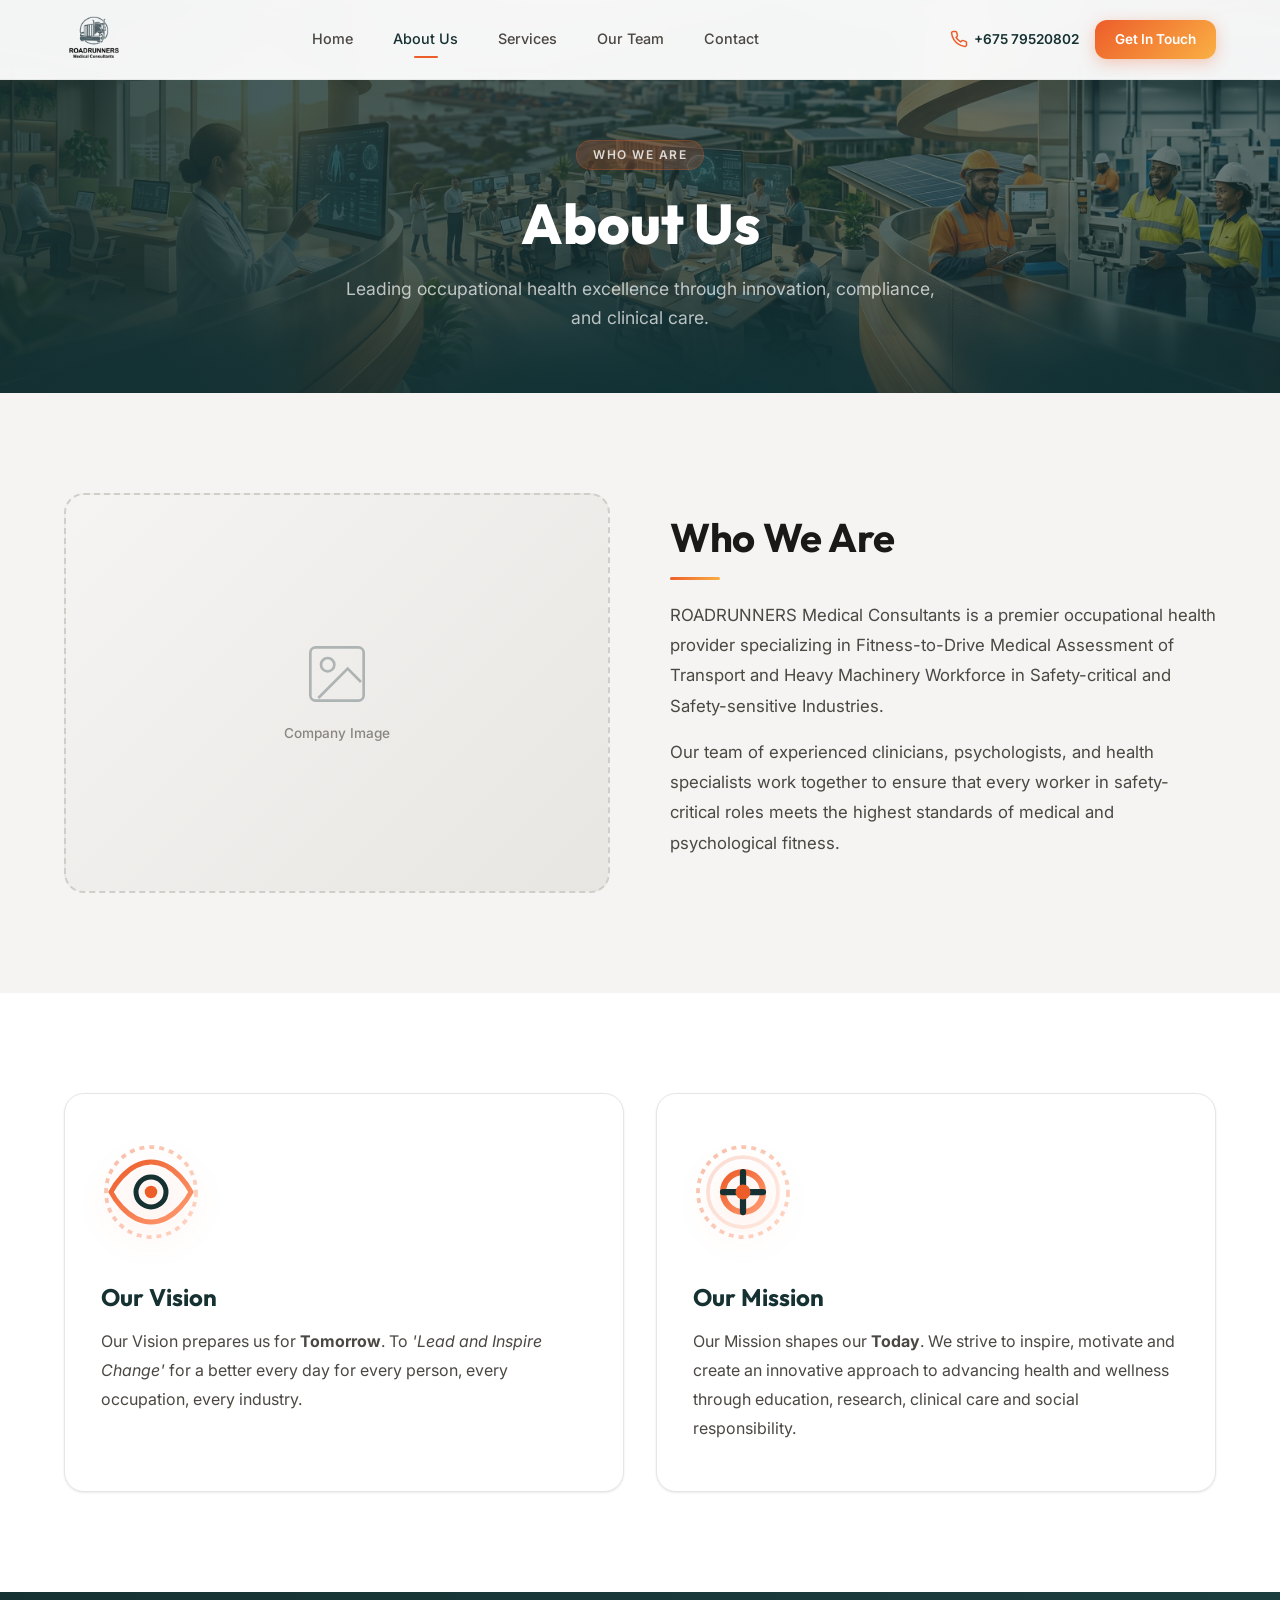
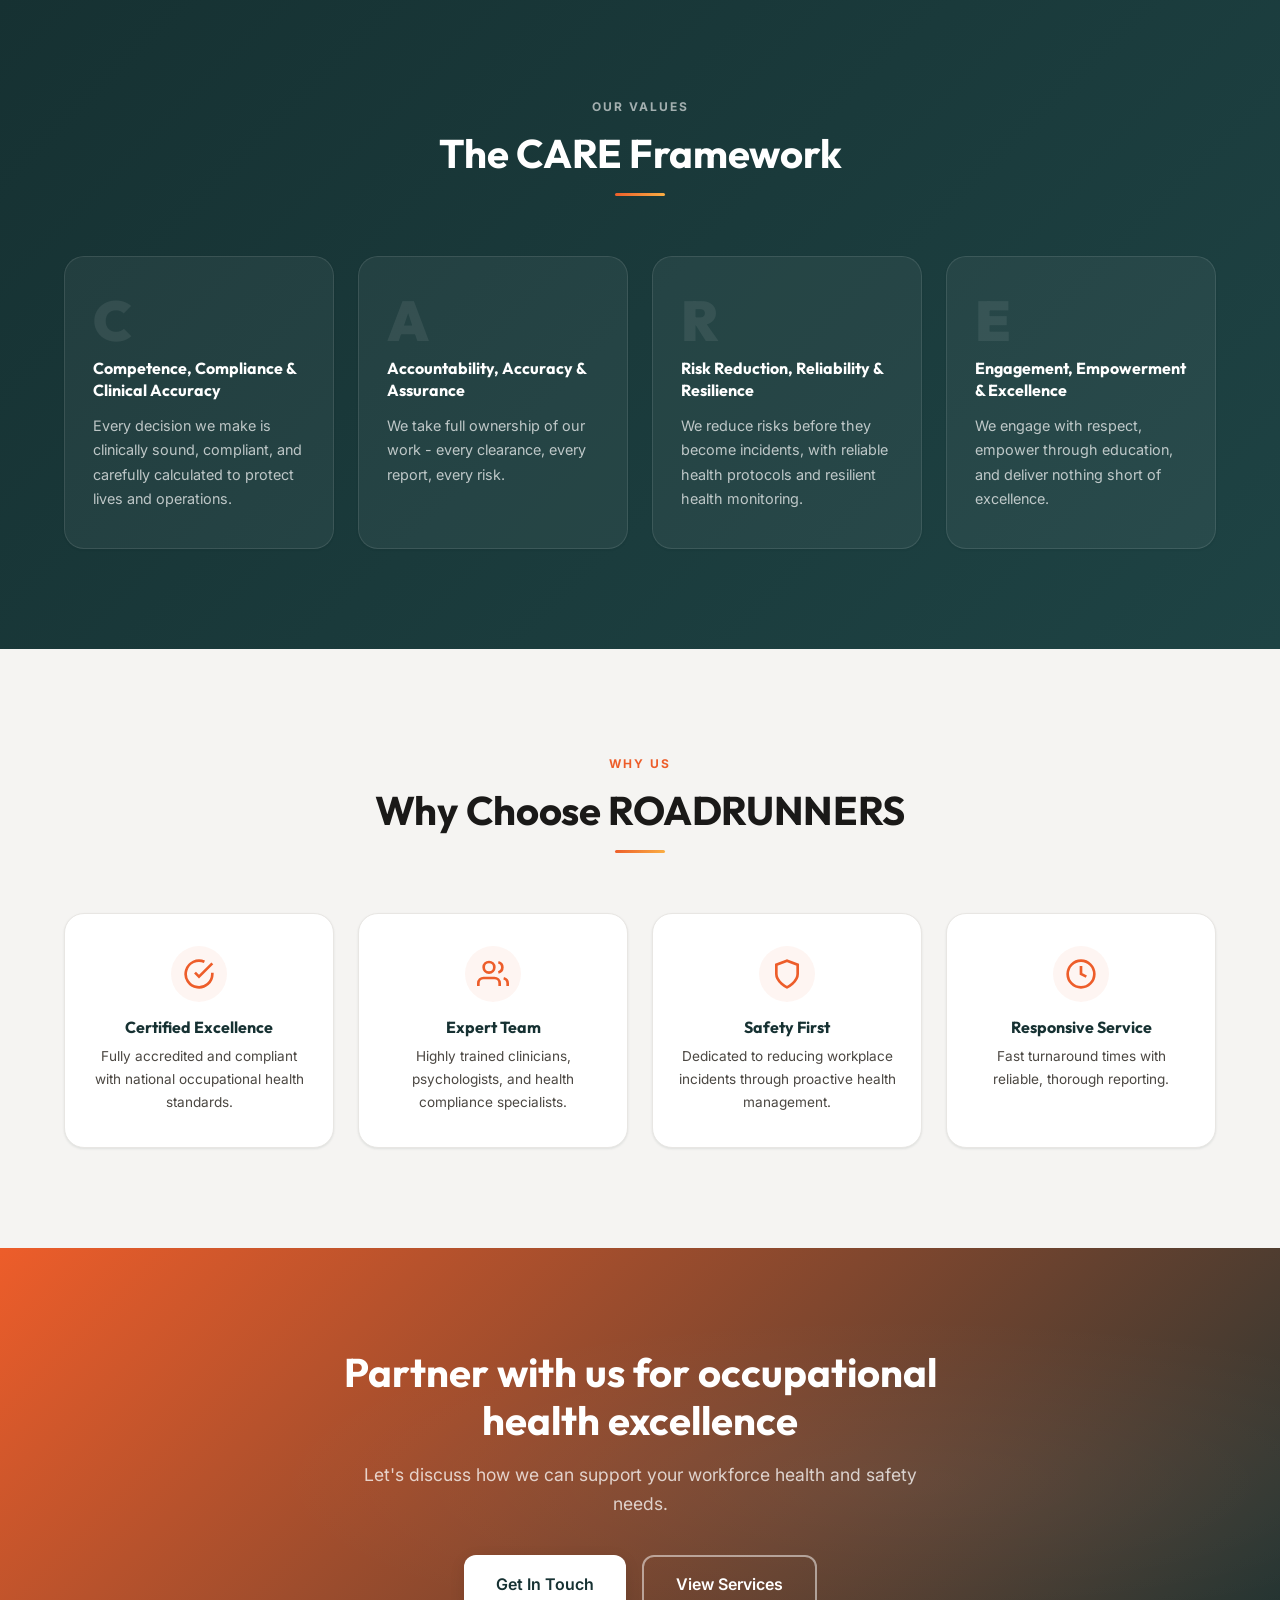
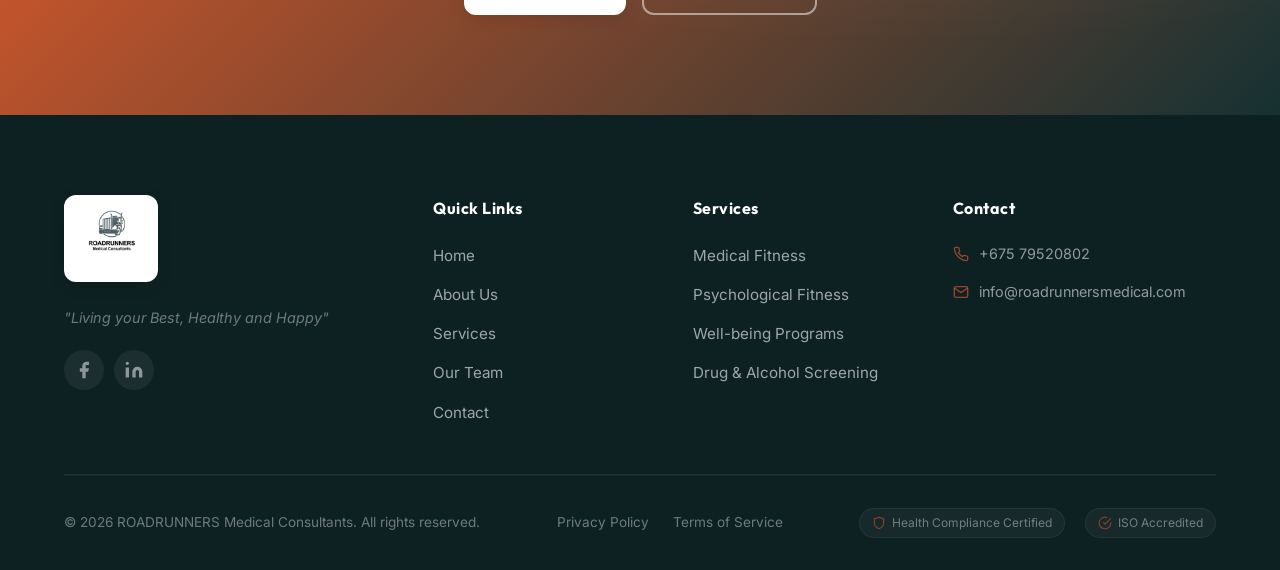
==== commit 47dcb1dd: "feat: normalize footer structure and enhance logo centering across all pages" ====
--- a/about.html
+++ b/about.html
@@ -1,22 +1,49 @@
 <!DOCTYPE html>
 <html lang="en">
+
 <head>
     <meta charset="UTF-8">
     <meta name="viewport" content="width=device-width, initial-scale=1.0">
     <title>About Us | ROADRUNNERS Medical Consultants</title>
-    <meta name="description" content="Learn about ROADRUNNERS Medical Consultants - our vision, mission, and commitment to occupational health excellence.">
+    <link rel="icon" type="image/png" href="assets/logo/campany-logo.png">
+    <meta name="description"
+        content="Learn about ROADRUNNERS Medical Consultants - our vision, mission, and commitment to occupational health excellence.">
     <link rel="preconnect" href="https://fonts.googleapis.com">
     <link rel="preconnect" href="https://fonts.gstatic.com" crossorigin>
-    <link href="https://fonts.googleapis.com/css2?family=Inter:wght@300;400;500;600;700;800;900&family=Outfit:wght@400;500;600;700;800&display=swap" rel="stylesheet">
+    <link
+        href="https://fonts.googleapis.com/css2?family=Inter:wght@300;400;500;600;700;800;900&family=Outfit:wght@400;500;600;700;800&display=swap"
+        rel="stylesheet">
     <link rel="stylesheet" href="css/styles.css">
     <link rel="stylesheet" href="css/animations.css">
+
+    <!-- SEO & Social Media Meta Tags -->
+    <meta property="og:title" content="About Us | ROADRUNNERS Medical Consultants">
+    <meta property="og:description" content="Learn about our mission to provide elite occupational health services.">
+    <meta property="og:image" content="assets/logo/campany-logo.png">
+    <meta property="og:url" content="https://roadrunnersmedical.com/about.html">
+    <meta property="og:type" content="website">
+    <meta name="twitter:card" content="summary">
+    <meta name="twitter:title" content="About Roadrunners Medical">
+    <meta name="twitter:description" content="Dedicated to occupational health excellence.">
 </head>
+
 <body>
+    <!-- Reading Progress Bar -->
+    <div class="progress-bar" id="progressBar"></div>
+
+    <!-- Back to Top Button -->
+    <button class="back-to-top" id="backToTop" aria-label="Back to top">
+        <svg width="24" height="24" viewBox="0 0 24 24" fill="none" stroke="currentColor" stroke-width="2">
+            <path d="M18 15l-6-6-6 6" />
+        </svg>
+    </button>
+
     <!-- HEADER -->
     <header class="header" id="header">
         <div class="container header__inner">
             <a href="index.html" class="header__logo">
-                <img src="assets/logo/campany-logo.png" alt="ROADRUNNERS Medical Consultants" class="logo-img">
+                <img src="assets/logo/campany-logo.png" alt="ROADRUNNERS Medical Consultants" class="logo-img"
+                    loading="lazy">
             </a>
             <nav class="nav" id="nav">
                 <ul class="nav__list">
@@ -29,7 +56,10 @@
             </nav>
             <div class="header__actions">
                 <a href="tel:+67579520802" class="header__phone">
-                    <svg width="18" height="18" viewBox="0 0 24 24" fill="none" stroke="currentColor" stroke-width="2"><path d="M22 16.92v3a2 2 0 01-2.18 2 19.79 19.79 0 01-8.63-3.07 19.5 19.5 0 01-6-6 19.79 19.79 0 01-3.07-8.67A2 2 0 014.11 2h3a2 2 0 012 1.72c.127.96.361 1.903.7 2.81a2 2 0 01-.45 2.11L8.09 9.91a16 16 0 006 6l1.27-1.27a2 2 0 012.11-.45c.907.339 1.85.573 2.81.7A2 2 0 0122 16.92z"/></svg>
+                    <svg width="18" height="18" viewBox="0 0 24 24" fill="none" stroke="currentColor" stroke-width="2">
+                        <path
+                            d="M22 16.92v3a2 2 0 01-2.18 2 19.79 19.79 0 01-8.63-3.07 19.5 19.5 0 01-6-6 19.79 19.79 0 01-3.07-8.67A2 2 0 014.11 2h3a2 2 0 012 1.72c.127.96.361 1.903.7 2.81a2 2 0 01-.45 2.11L8.09 9.91a16 16 0 006 6l1.27-1.27a2 2 0 012.11-.45c.907.339 1.85.573 2.81.7A2 2 0 0122 16.92z" />
+                    </svg>
                     <span>+675 79520802</span>
                 </a>
                 <a href="contact.html" class="btn btn--primary btn--sm">Get In Touch</a>
@@ -41,12 +71,13 @@
     </header>
 
     <!-- PAGE HERO -->
-    <section class="page-hero page-hero--has-banner" style="background-image: url('assets/about-banner/about-banner.png');">
+    <section class="page-hero page-hero--has-banner page-hero--about">
         <div class="container">
             <div class="page-hero__content fade-up">
                 <span class="page-hero__label">Who We Are</span>
                 <h1 class="page-hero__title">About Us</h1>
-                <p class="page-hero__subtitle">Leading occupational health excellence through innovation, compliance, and clinical care.</p>
+                <p class="page-hero__subtitle">Leading occupational health excellence through innovation, compliance,
+                    and clinical care.</p>
             </div>
         </div>
     </section>
@@ -57,15 +88,24 @@
             <div class="about-intro reveal-up">
                 <div class="about-intro__image">
                     <div class="placeholder-image placeholder-image--about">
-                        <svg width="64" height="64" viewBox="0 0 24 24" fill="none" stroke="rgba(22,49,50,0.3)" stroke-width="1"><rect x="2" y="2" width="20" height="20" rx="2"/><circle cx="8.5" cy="8.5" r="2.5"/><path d="M21 15l-5-5L5 21"/></svg>
+                        <svg width="64" height="64" viewBox="0 0 24 24" fill="none" stroke="rgba(22,49,50,0.3)"
+                            stroke-width="1">
+                            <rect x="2" y="2" width="20" height="20" rx="2" />
+                            <circle cx="8.5" cy="8.5" r="2.5" />
+                            <path d="M21 15l-5-5L5 21" />
+                        </svg>
                         <span>Company Image</span>
                     </div>
                 </div>
                 <div class="about-intro__content">
                     <h2 class="section__title">Who We Are</h2>
                     <div class="section__divider"></div>
-                    <p class="section__text">ROADRUNNERS Medical Consultants is a premier occupational health provider specializing in Fitness-to-Drive Medical Assessment of Transport and Heavy Machinery Workforce in Safety-critical and Safety-sensitive Industries.</p>
-                    <p class="section__text">Our team of experienced clinicians, psychologists, and health specialists work together to ensure that every worker in safety-critical roles meets the highest standards of medical and psychological fitness.</p>
+                    <p class="section__text">ROADRUNNERS Medical Consultants is a premier occupational health provider
+                        specializing in Fitness-to-Drive Medical Assessment of Transport and Heavy Machinery Workforce
+                        in Safety-critical and Safety-sensitive Industries.</p>
+                    <p class="section__text">Our team of experienced clinicians, psychologists, and health specialists
+                        work together to ensure that every worker in safety-critical roles meets the highest standards
+                        of medical and psychological fitness.</p>
                 </div>
             </div>
         </div>
@@ -76,18 +116,50 @@
         <div class="container">
             <div class="vm-grid">
                 <div class="vm-card reveal-up delay-1">
-                    <div class="vm-card__icon">
-                        <svg width="48" height="48" viewBox="0 0 24 24" fill="none" stroke="#ED5D2A" stroke-width="1.5"><circle cx="12" cy="12" r="10"/><path d="M12 6v6l4 2"/></svg>
+                    <div class="vm-card__icon vm-card__icon--svg">
+                        <svg width="80" height="80" viewBox="0 0 40 40" fill="none">
+                            <defs>
+                                <linearGradient id="visionGrad" x1="0%" y1="0%" x2="100%" y2="100%">
+                                    <stop stop-color="#ED5D2A" offset="0%" />
+                                    <stop stop-color="#FF9B71" offset="100%" />
+                                </linearGradient>
+                            </defs>
+                            <circle cx="20" cy="20" r="18" stroke="url(#visionGrad)" stroke-width="1.5"
+                                stroke-dasharray="2 2" opacity="0.4" />
+                            <path d="M4 20s6-12 16-12 16 12 16 12-6 12-16 12S4 20 4 20z" stroke="url(#visionGrad)"
+                                stroke-width="2" />
+                            <circle cx="20" cy="20" r="6" stroke="#163132" stroke-width="2" />
+                            <circle cx="20" cy="20" r="2.5" fill="#ED5D2A" />
+                        </svg>
                     </div>
                     <h3 class="vm-card__title">Our Vision</h3>
-                    <p class="vm-card__text">Our Vision prepares us for <strong>Tomorrow</strong>. To <em>'Lead and Inspire Change'</em> for a better every day for every person, every occupation, every industry.</p>
+                    <p class="vm-card__text">Our Vision prepares us for <strong>Tomorrow</strong>. To <em>'Lead and
+                            Inspire Change'</em> for a better every day for every person, every occupation, every
+                        industry.</p>
                 </div>
                 <div class="vm-card reveal-up delay-2">
-                    <div class="vm-card__icon vm-card__icon--img">
-                        <img src="assets/icons/mission.png" alt="Mission Icon">
+                    <div class="vm-card__icon vm-card__icon--svg">
+                        <svg width="80" height="80" viewBox="0 0 40 40" fill="none">
+                            <defs>
+                                <linearGradient id="missionGrad" x1="0%" y1="0%" x2="100%" y2="100%">
+                                    <stop stop-color="#ED5D2A" offset="0%" />
+                                    <stop stop-color="#FF9B71" offset="100%" />
+                                </linearGradient>
+                            </defs>
+                            <circle cx="20" cy="20" r="18" stroke="url(#missionGrad)" stroke-width="1.5"
+                                stroke-dasharray="2 2" opacity="0.4" />
+                            <circle cx="20" cy="20" r="14" stroke="url(#missionGrad)" stroke-width="1.5"
+                                opacity="0.2" />
+                            <circle cx="20" cy="20" r="8" stroke="url(#missionGrad)" stroke-width="2.5" />
+                            <path d="M20 12 L20 28 M12 20 L28 20" stroke="#163132" stroke-width="2.5"
+                                stroke-linecap="round" />
+                            <circle cx="20" cy="20" r="3" fill="#ED5D2A" />
+                        </svg>
                     </div>
                     <h3 class="vm-card__title">Our Mission</h3>
-                    <p class="vm-card__text">Our Mission shapes our <strong>Today</strong>. We strive to inspire, motivate and create an innovative approach to advancing health and wellness through education, research, clinical care and social responsibility.</p>
+                    <p class="vm-card__text">Our Mission shapes our <strong>Today</strong>. We strive to inspire,
+                        motivate and create an innovative approach to advancing health and wellness through education,
+                        research, clinical care and social responsibility.</p>
                 </div>
             </div>
         </div>
@@ -105,22 +177,26 @@
                 <div class="care-card care-card--dark reveal-up delay-1" data-letter="C">
                     <div class="care-card__letter">C</div>
                     <h3 class="care-card__title">Competence, Compliance &amp; Clinical Accuracy</h3>
-                    <p class="care-card__text">Every decision we make is clinically sound, compliant, and carefully calculated to protect lives and operations.</p>
+                    <p class="care-card__text">Every decision we make is clinically sound, compliant, and carefully
+                        calculated to protect lives and operations.</p>
                 </div>
                 <div class="care-card care-card--dark reveal-up delay-2" data-letter="A">
                     <div class="care-card__letter">A</div>
                     <h3 class="care-card__title">Accountability, Accuracy &amp; Assurance</h3>
-                    <p class="care-card__text">We take full ownership of our work â€“ every clearance, every report, every risk.</p>
+                    <p class="care-card__text">We take full ownership of our work - every clearance, every report, every
+                        risk.</p>
                 </div>
                 <div class="care-card care-card--dark reveal-up delay-3" data-letter="R">
                     <div class="care-card__letter">R</div>
                     <h3 class="care-card__title">Risk Reduction, Reliability &amp; Resilience</h3>
-                    <p class="care-card__text">We reduce risks before they become incidents, with reliable health protocols and resilient health monitoring.</p>
+                    <p class="care-card__text">We reduce risks before they become incidents, with reliable health
+                        protocols and resilient health monitoring.</p>
                 </div>
                 <div class="care-card care-card--dark reveal-up delay-4" data-letter="E">
-                    <div class="care-card__letter">E</div>
+                    <div class="care-card__letter" aria-hidden="true">E</div>
                     <h3 class="care-card__title">Engagement, Empowerment &amp; Excellence</h3>
-                    <p class="care-card__text">We engage with respect, empower through education, and deliver nothing short of excellence.</p>
+                    <p class="care-card__text">We engage with respect, empower through education, and deliver nothing
+                        short of excellence.</p>
                 </div>
             </div>
         </div>
@@ -137,28 +213,44 @@
             <div class="features-grid">
                 <div class="feature-card reveal-up delay-1">
                     <div class="feature-card__icon">
-                        <svg width="32" height="32" viewBox="0 0 24 24" fill="none" stroke="#ED5D2A" stroke-width="2"><path d="M22 11.08V12a10 10 0 11-5.93-9.14"/><polyline points="22 4 12 14.01 9 11.01"/></svg>
+                        <svg width="32" height="32" viewBox="0 0 24 24" fill="none" stroke="#ED5D2A" stroke-width="2">
+                            <path d="M22 11.08V12a10 10 0 11-5.93-9.14" />
+                            <polyline points="22 4 12 14.01 9 11.01" />
+                        </svg>
                     </div>
                     <h4 class="feature-card__title">Certified Excellence</h4>
-                    <p class="feature-card__text">Fully accredited and compliant with national occupational health standards.</p>
+                    <p class="feature-card__text">Fully accredited and compliant with national occupational health
+                        standards.</p>
                 </div>
                 <div class="feature-card reveal-up delay-2">
                     <div class="feature-card__icon">
-                        <svg width="32" height="32" viewBox="0 0 24 24" fill="none" stroke="#ED5D2A" stroke-width="2"><path d="M17 21v-2a4 4 0 00-4-4H5a4 4 0 00-4 4v2"/><circle cx="9" cy="7" r="4"/><path d="M23 21v-2a4 4 0 00-3-3.87"/><path d="M16 3.13a4 4 0 010 7.75"/></svg>
+                        <svg width="32" height="32" viewBox="0 0 24 24" fill="none" stroke="#ED5D2A" stroke-width="2">
+                            <path d="M17 21v-2a4 4 0 00-4-4H5a4 4 0 00-4 4v2" />
+                            <circle cx="9" cy="7" r="4" />
+                            <path d="M23 21v-2a4 4 0 00-3-3.87" />
+                            <path d="M16 3.13a4 4 0 010 7.75" />
+                        </svg>
                     </div>
                     <h4 class="feature-card__title">Expert Team</h4>
-                    <p class="feature-card__text">Highly trained clinicians, psychologists, and health compliance specialists.</p>
+                    <p class="feature-card__text">Highly trained clinicians, psychologists, and health compliance
+                        specialists.</p>
                 </div>
                 <div class="feature-card reveal-up delay-3">
                     <div class="feature-card__icon">
-                        <svg width="32" height="32" viewBox="0 0 24 24" fill="none" stroke="#ED5D2A" stroke-width="2"><path d="M12 22s8-4 8-10V5l-8-3-8 3v7c0 6 8 10 8 10z"/></svg>
+                        <svg width="32" height="32" viewBox="0 0 24 24" fill="none" stroke="#ED5D2A" stroke-width="2">
+                            <path d="M12 22s8-4 8-10V5l-8-3-8 3v7c0 6 8 10 8 10z" />
+                        </svg>
                     </div>
                     <h4 class="feature-card__title">Safety First</h4>
-                    <p class="feature-card__text">Dedicated to reducing workplace incidents through proactive health management.</p>
+                    <p class="feature-card__text">Dedicated to reducing workplace incidents through proactive health
+                        management.</p>
                 </div>
                 <div class="feature-card reveal-up delay-4">
                     <div class="feature-card__icon">
-                        <svg width="32" height="32" viewBox="0 0 24 24" fill="none" stroke="#ED5D2A" stroke-width="2"><circle cx="12" cy="12" r="10"/><path d="M12 6v6l4 2"/></svg>
+                        <svg width="32" height="32" viewBox="0 0 24 24" fill="none" stroke="#ED5D2A" stroke-width="2">
+                            <circle cx="12" cy="12" r="10" />
+                            <path d="M12 6v6l4 2" />
+                        </svg>
                     </div>
                     <h4 class="feature-card__title">Responsive Service</h4>
                     <p class="feature-card__text">Fast turnaround times with reliable, thorough reporting.</p>
@@ -172,7 +264,8 @@
         <div class="container">
             <div class="cta-section__inner reveal-up">
                 <h2 class="cta-section__title">Partner with us for occupational health excellence</h2>
-                <p class="cta-section__text">Let's discuss how we can support your workforce health and safety needs.</p>
+                <p class="cta-section__text">Let's discuss how we can support your workforce health and safety needs.
+                </p>
                 <div class="cta-section__actions">
                     <a href="contact.html" class="btn btn--white btn--lg">Get In Touch</a>
                     <a href="services.html" class="btn btn--outline-white btn--lg">View Services</a>
@@ -187,18 +280,27 @@
             <div class="footer__grid">
                 <div class="footer__brand">
                     <a href="index.html" class="footer__logo">
-                        <img src="assets/logo/campany-logo.png" alt="ROADRUNNERS Medical Consultants" class="logo-img">
+                        <img src="assets/logo/campany-logo.png" alt="ROADRUNNERS Medical Consultants logo"
+                            class="logo-img" loading="lazy">
                     </a>
                     <p class="footer__tagline">"Living your Best, Healthy and Happy"</p>
                     <div class="footer__social">
-                        <a href="#" class="social-link" aria-label="Facebook"><svg width="20" height="20" viewBox="0 0 24 24" fill="currentColor"><path d="M18 2h-3a5 5 0 00-5 5v3H7v4h3v8h4v-8h3l1-4h-4V7a1 1 0 011-1h3z"/></svg></a>
-                        <a href="#" class="social-link" aria-label="LinkedIn"><svg width="20" height="20" viewBox="0 0 24 24" fill="currentColor"><path d="M16 8a6 6 0 016 6v7h-4v-7a2 2 0 00-2-2 2 2 0 00-2 2v7h-4v-7a6 6 0 016-6zM2 9h4v12H2zM4 6a2 2 0 100-4 2 2 0 000 4z"/></svg></a>
-                        <a href="#" class="social-link" aria-label="Twitter"><svg width="20" height="20" viewBox="0 0 24 24" fill="currentColor"><path d="M23 3a10.9 10.9 0 01-3.14 1.53 4.48 4.48 0 00-7.86 3v1A10.66 10.66 0 013 4s-4 9 5 13a11.64 11.64 0 01-7 2c9 5 20 0 20-11.5a4.5 4.5 0 00-.08-.83A7.72 7.72 0 0023 3z"/></svg></a>
+                        <a href="https://facebook.com" class="social-link" aria-label="Follow us on Facebook"
+                            target="_blank" rel="noopener"><svg width="20" height="20" viewBox="0 0 24 24"
+                                fill="currentColor">
+                                <path d="M18 2h-3a5 5 0 00-5 5v3H7v4h3v8h4v-8h3l1-4h-4V7a1 1 0 011-1h3z" />
+                            </svg></a>
+                        <a href="https://linkedin.com" class="social-link" aria-label="Follow us on LinkedIn"
+                            target="_blank" rel="noopener"><svg width="20" height="20" viewBox="0 0 24 24"
+                                fill="currentColor">
+                                <path
+                                    d="M16 8a6 6 0 016 6v7h-4v-7a2 2 0 00-2-2 2 2 0 00-2 2v7h-4v-7a6 6 0 016-6zM2 9h4v12H2zM4 6a2 2 0 100-4 2 2 0 000 4z" />
+                            </svg></a>
                     </div>
                 </div>
                 <div class="footer__links">
-                    <h4 class="footer__heading">Quick Links</h4>
-                    <ul>
+                    <h4 class="footer__title">Quick Links</h4>
+                    <ul class="footer__list">
                         <li><a href="index.html">Home</a></li>
                         <li><a href="about.html">About Us</a></li>
                         <li><a href="services.html">Services</a></li>
@@ -207,36 +309,57 @@
                     </ul>
                 </div>
                 <div class="footer__links">
-                    <h4 class="footer__heading">Services</h4>
-                    <ul>
-                        <li><a href="services.html">Medical Fitness</a></li>
-                        <li><a href="services.html">Psychological Fitness</a></li>
-                        <li><a href="services.html">Well-being Programs</a></li>
+                    <h4 class="footer__title">Services</h4>
+                    <ul class="footer__list">
+                        <li><a href="services.html#medical">Medical Fitness</a></li>
+                        <li><a href="services.html#psychological">Psychological Fitness</a></li>
+                        <li><a href="services.html#wellbeing">Well-being Programs</a></li>
                         <li><a href="services.html">Drug & Alcohol Screening</a></li>
                     </ul>
                 </div>
                 <div class="footer__contact">
-                    <h4 class="footer__heading">Contact</h4>
+                    <h4 class="footer__title">Contact</h4>
                     <div class="footer__contact-item">
-                        <svg width="16" height="16" viewBox="0 0 24 24" fill="none" stroke="currentColor" stroke-width="2"><path d="M22 16.92v3a2 2 0 01-2.18 2 19.79 19.79 0 01-8.63-3.07 19.5 19.5 0 01-6-6 19.79 19.79 0 01-3.07-8.67A2 2 0 014.11 2h3a2 2 0 012 1.72c.127.96.361 1.903.7 2.81a2 2 0 01-.45 2.11L8.09 9.91a16 16 0 006 6l1.27-1.27a2 2 0 012.11-.45c.907.339 1.85.573 2.81.7A2 2 0 0122 16.92z"/></svg>
+                        <svg width="16" height="16" viewBox="0 0 24 24" fill="none" stroke="currentColor"
+                            stroke-width="2">
+                            <path
+                                d="M22 16.92v3a2 2 0 01-2.18 2 19.79 19.79 0 01-8.63-3.07 19.5 19.5 0 01-6-6 19.79 19.79 0 01-3.07-8.67A2 2 0 014.11 2h3a2 2 0 012 1.72c.127.96.361 1.903.7 2.81a2 2 0 01-.45 2.11L8.09 9.91a16 16 0 006 6l1.27-1.27a2 2 0 012.11-.45c.907.339 1.85.573 2.81.7A2 2 0 0122 16.92z" />
+                        </svg>
                         <span>+675 79520802</span>
                     </div>
                     <div class="footer__contact-item">
-                        <svg width="16" height="16" viewBox="0 0 24 24" fill="none" stroke="currentColor" stroke-width="2"><path d="M4 4h16c1.1 0 2 .9 2 2v12c0 1.1-.9 2-2 2H4c-1.1 0-2-.9-2-2V6c0-1.1.9-2 2-2z"/><polyline points="22,6 12,13 2,6"/></svg>
+                        <svg width="16" height="16" viewBox="0 0 24 24" fill="none" stroke="currentColor"
+                            stroke-width="2">
+                            <path d="M4 4h16c1.1 0 2 .9 2 2v12c0 1.1-.9 2-2 2H4c-1.1 0-2-.9-2-2V6c0-1.1.9-2 2-2z" />
+                            <polyline points="22,6 12,13 2,6" />
+                        </svg>
                         <span>info@roadrunnersmedical.com</span>
                     </div>
                 </div>
             </div>
             <div class="footer__bottom">
                 <p>&copy; 2026 ROADRUNNERS Medical Consultants. All rights reserved.</p>
+
+                <div class="footer__legal-links">
+                    <a href="privacy.html">Privacy Policy</a>
+                    <a href="terms.html">Terms of Service</a>
+                </div>
+
                 <div class="footer__compliance">
-                    <span class="compliance-badge"><svg width="14" height="14" viewBox="0 0 24 24" fill="none" stroke="currentColor" stroke-width="2"><path d="M12 22s8-4 8-10V5l-8-3-8 3v7c0 6 8 10 8 10z"/></svg> Health Compliance Certified</span>
-                    <span class="compliance-badge"><svg width="14" height="14" viewBox="0 0 24 24" fill="none" stroke="currentColor" stroke-width="2"><path d="M22 11.08V12a10 10 0 11-5.93-9.14"/><polyline points="22 4 12 14.01 9 11.01"/></svg> ISO Accredited</span>
+                    <span class="compliance-badge"><svg width="14" height="14" viewBox="0 0 24 24" fill="none"
+                            stroke="currentColor" stroke-width="2">
+                            <path d="M12 22s8-4 8-10V5l-8-3-8 3v7c0 6 8 10 8 10z" />
+                        </svg> Health Compliance Certified</span>
+                    <span class="compliance-badge"><svg width="14" height="14" viewBox="0 0 24 24" fill="none"
+                            stroke="currentColor" stroke-width="2">
+                            <path d="M22 11.08V12a10 10 0 11-5.93-9.14" />
+                            <polyline points="22 4 12 14.01 9 11.01" />
+                        </svg> ISO Accredited</span>
                 </div>
             </div>
         </div>
     </footer>
     <script src="js/main.js"></script>
 </body>
-</html>
-
+
+</html>
--- a/css/styles.css
+++ b/css/styles.css
@@ -195,6 +195,230 @@
     transform: translateY(-2px);
 }
 
+/* --- UX COMPONENTS --- */
+.progress-bar {
+    position: fixed;
+    top: 0;
+    left: 0;
+    width: 0%;
+    height: 4px;
+    background: var(--grad-green);
+    z-index: 1100;
+    transition: width 0.1s ease;
+}
+
+.back-to-top {
+    position: fixed;
+    bottom: 30px;
+    right: 30px;
+    width: 50px;
+    height: 50px;
+    background: var(--grad-navy);
+    color: var(--white);
+    border: none;
+    border-radius: 50%;
+    display: flex;
+    align-items: center;
+    justify-content: center;
+    cursor: pointer;
+    z-index: 999;
+    opacity: 0;
+    visibility: hidden;
+    transform: translateY(20px);
+    transition: all 0.4s var(--ease);
+    box-shadow: var(--shadow-lg);
+}
+
+.back-to-top.show {
+    opacity: 1;
+    visibility: visible;
+    transform: translateY(0);
+}
+
+.back-to-top:hover {
+    background: var(--grad-green);
+    transform: translateY(-5px);
+    box-shadow: 0 10px 20px rgba(237,93,42,0.3);
+}
+
+/* Micro-interactions */
+.btn:hover { transform: translateY(-3px) scale(1.02); }
+.social-link:hover { transform: translateY(-3px) scale(1.1); color: var(--green); }
+
+/* Stats Grid */
+.stats-grid {
+    display: grid;
+    grid-template-columns: repeat(auto-fit, minmax(200px, 1fr));
+    gap: 40px;
+    text-align: center;
+}
+
+.stat-item {
+    display: flex;
+    flex-direction: column;
+    gap: 8px;
+}
+
+.stat-number {
+    font-size: 3.5rem;
+    font-weight: 800;
+    color: var(--white);
+    line-height: 1;
+    font-family: var(--font-heading);
+    background: var(--grad-green);
+    -webkit-background-clip: text;
+    background-clip: text;
+    -webkit-text-fill-color: transparent;
+}
+
+.stat-label {
+    font-size: 0.9rem;
+    color: rgba(255,255,255,0.7);
+    text-transform: uppercase;
+    letter-spacing: 1.5px;
+    font-weight: 600;
+}
+
+/* Legal Pages */
+.legal-main {
+    padding-top: 140px;
+    padding-bottom: 80px;
+}
+
+.legal-container {
+    max-width: 850px;
+    margin: 0 auto;
+    padding: 0 20px;
+}
+
+.legal-title {
+    text-align: left;
+}
+
+.legal-content h3 {
+    color: var(--navy);
+    margin-top: 2.5rem;
+    margin-bottom: 1rem;
+}
+
+.legal-content p, .legal-content ul {
+    line-height: 1.8;
+    color: var(--text-muted);
+    margin-bottom: 1.2rem;
+}
+
+/* Testimonials */
+.testimonials-grid {
+    display: grid;
+    grid-template-columns: repeat(auto-fit, minmax(300px, 1fr));
+    gap: 30px;
+    margin-top: 50px;
+}
+
+.testimonial-card {
+    background: var(--white);
+    padding: 40px;
+    border-radius: 20px;
+    box-shadow: var(--shadow-sm);
+    display: flex;
+    flex-direction: column;
+    gap: 20px;
+    transition: all 0.4s var(--ease);
+}
+
+.testimonial-card:hover {
+    transform: translateY(-10px);
+    box-shadow: var(--shadow-lg);
+}
+
+.testimonial-card__text {
+    font-size: 1.1rem;
+    font-style: italic;
+    color: var(--navy);
+    line-height: 1.7;
+}
+
+.testimonial-card__author {
+    border-top: 1px solid rgba(22,49,50,0.1);
+    padding-top: 20px;
+}
+
+.testimonial-card__author strong {
+    display: block;
+    color: var(--navy);
+    font-size: 1rem;
+}
+
+.testimonial-card__author span {
+    color: var(--text-muted);
+    font-size: 0.9rem;
+}
+
+/* FAQ Section */
+.faq-grid {
+    display: flex;
+    flex-direction: column;
+    gap: 15px;
+    max-width: 800px;
+    margin: 50px auto 0;
+}
+
+.faq-item {
+    background: var(--white);
+    border-radius: 12px;
+    box-shadow: var(--shadow-sm);
+    overflow: hidden;
+    border: 1px solid rgba(22,49,50,0.05);
+}
+
+.faq-question {
+    width: 100%;
+    padding: 20px 25px;
+    background: none;
+    border: none;
+    display: flex;
+    justify-content: space-between;
+    align-items: center;
+    cursor: pointer;
+    font-weight: 600;
+    color: var(--navy);
+    font-family: inherit;
+    font-size: 1.05rem;
+    text-align: left;
+    transition: background 0.3s ease;
+}
+
+.faq-question:hover {
+    background: rgba(237,93,42,0.03);
+}
+
+.faq-question svg {
+    transition: transform 0.3s ease;
+    color: var(--green);
+}
+
+.faq-item.active .faq-question svg {
+    transform: rotate(180deg);
+}
+
+.faq-answer {
+    max-height: 0;
+    overflow: hidden;
+    transition: max-height 0.4s ease, padding 0.4s ease;
+    background: #fafafa;
+}
+
+.faq-item.active .faq-answer {
+    max-height: 500px;
+    padding: 0 25px 25px;
+}
+
+.faq-answer p {
+    color: var(--text-muted);
+    line-height: 1.7;
+    margin: 0;
+}
+
 /* ===========================================
    HEADER
    =========================================== */
@@ -206,8 +430,8 @@
     z-index: 1000;
     height: var(--header-h);
     background: rgba(255,255,255,0.95);
+    -webkit-backdrop-filter: blur(20px);
     backdrop-filter: blur(20px);
-    -webkit-backdrop-filter: blur(20px);
     border-bottom: 1px solid rgba(22,49,50,0.06);
     transition: all 0.4s var(--ease);
 }
@@ -609,6 +833,14 @@
     z-index: 2;
 }
 
+/* Banner Variations */
+.page-hero--about { background-image: url('../assets/about-banner/about-banner.png'); }
+.page-hero--services { background-image: url('../assets/services-banner/services-banner.png'); }
+.page-hero--team { background-image: url('../assets/ourteam-banner/ourteam-banner.png'); }
+
+.hero-slide--1 { background-image: url('../assets/hero-slider/hero-banner-01.png'); }
+.hero-slide--2 { background-image: url('../assets/hero-slider/hero-banner-02.png'); }
+
 .page-hero__content {
     position: relative;
     text-align: center;
@@ -1276,13 +1508,15 @@
 }
 
 .vm-card__icon {
-    margin-bottom: 24px;
-}
-
-.vm-card__icon--img img {
-    height: 64px;
+    margin-bottom: 32px;
+}
+
+.vm-card__icon--img img,
+.vm-card__icon--svg svg {
+    height: 100px;
     width: auto;
     object-fit: contain;
+    filter: drop-shadow(0 10px 15px rgba(237,93,42,0.15));
 }
 
 .vm-card__title {
@@ -1767,15 +2001,17 @@
     align-items: center;
     justify-content: center;
     background: var(--white);
-    padding: 12px;
+    padding: 15px 20px;
     border-radius: var(--radius-md);
     margin-bottom: 24px;
     box-shadow: 0 4px 15px rgba(0,0,0,0.15);
+    line-height: 1;
 }
 
 .footer__logo img {
-    max-height: 50px;
+    max-height: 45px;
     width: auto;
+    display: block;
 }
 
 .footer__logo .logo-text__name { color: var(--white); }
@@ -1803,30 +2039,46 @@
     color: var(--white);
 }
 
+.footer__title,
 .footer__heading {
     font-family: var(--font-heading);
-    font-size: 0.9rem;
+    font-size: 1rem;
     font-weight: 700;
     color: var(--white);
-    margin-bottom: 20px;
+    margin-bottom: 24px;
     letter-spacing: 0.5px;
-}
-
-.footer__links ul {
+    position: relative;
+    display: inline-block;
+}
+
+.footer__title::after,
+.footer__heading::after {
+    content: '';
+    position: absolute;
+    left: 0;
+    bottom: -8px;
+    width: 30px;
+    height: 2px;
+    background: var(--orange);
+    border-radius: 2px;
+}
+
+.footer__list {
     display: flex;
     flex-direction: column;
-    gap: 10px;
+    gap: 12px;
 }
 
 .footer__links a {
-    font-size: 0.9rem;
-    color: rgba(255,255,255,0.55);
+    font-size: 0.95rem;
+    color: rgba(255,255,255,0.6);
     transition: all 0.3s var(--ease);
+    display: inline-block;
 }
 
 .footer__links a:hover {
-    color: var(--white);
-    padding-left: 4px;
+    color: var(--orange);
+    transform: translateX(5px);
 }
 
 .footer__contact-item {
@@ -1847,9 +2099,25 @@
     display: flex;
     align-items: center;
     justify-content: space-between;
-    padding: 24px 0;
-    font-size: 0.8rem;
-    color: rgba(255,255,255,0.35);
+    flex-wrap: wrap;
+    gap: 20px;
+    padding: 32px 0;
+    font-size: 0.85rem;
+    color: rgba(255,255,255,0.4);
+    border-top: 1px solid rgba(255,255,255,0.05);
+}
+
+.footer__legal-links {
+    display: flex;
+    gap: 24px;
+}
+
+.footer__legal-links a {
+    transition: color 0.3s var(--ease);
+}
+
+.footer__legal-links a:hover {
+    color: var(--white);
 }
 
 .footer__compliance {
@@ -1920,6 +2188,7 @@
         position: fixed;
         inset: 0;
         background: rgba(255,255,255,0.98);
+        -webkit-backdrop-filter: blur(20px);
         backdrop-filter: blur(20px);
         display: flex;
         align-items: center;
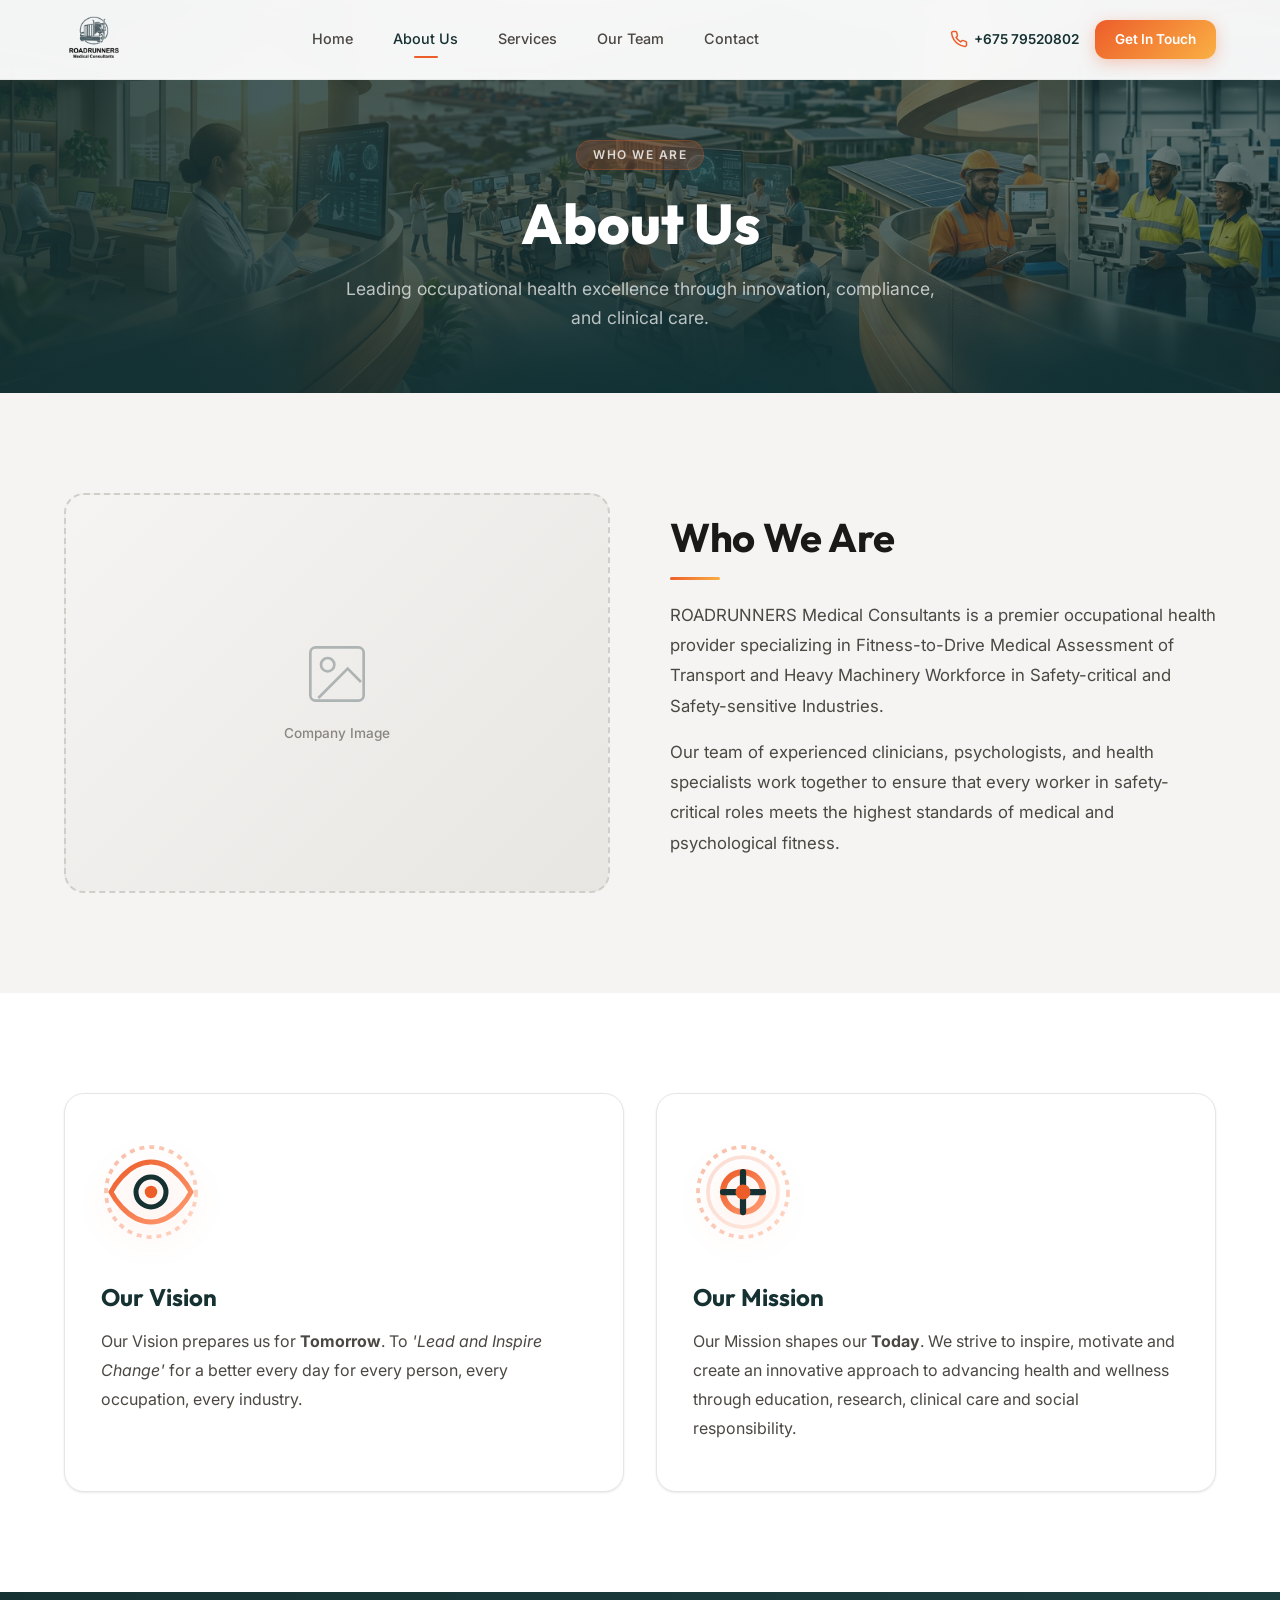
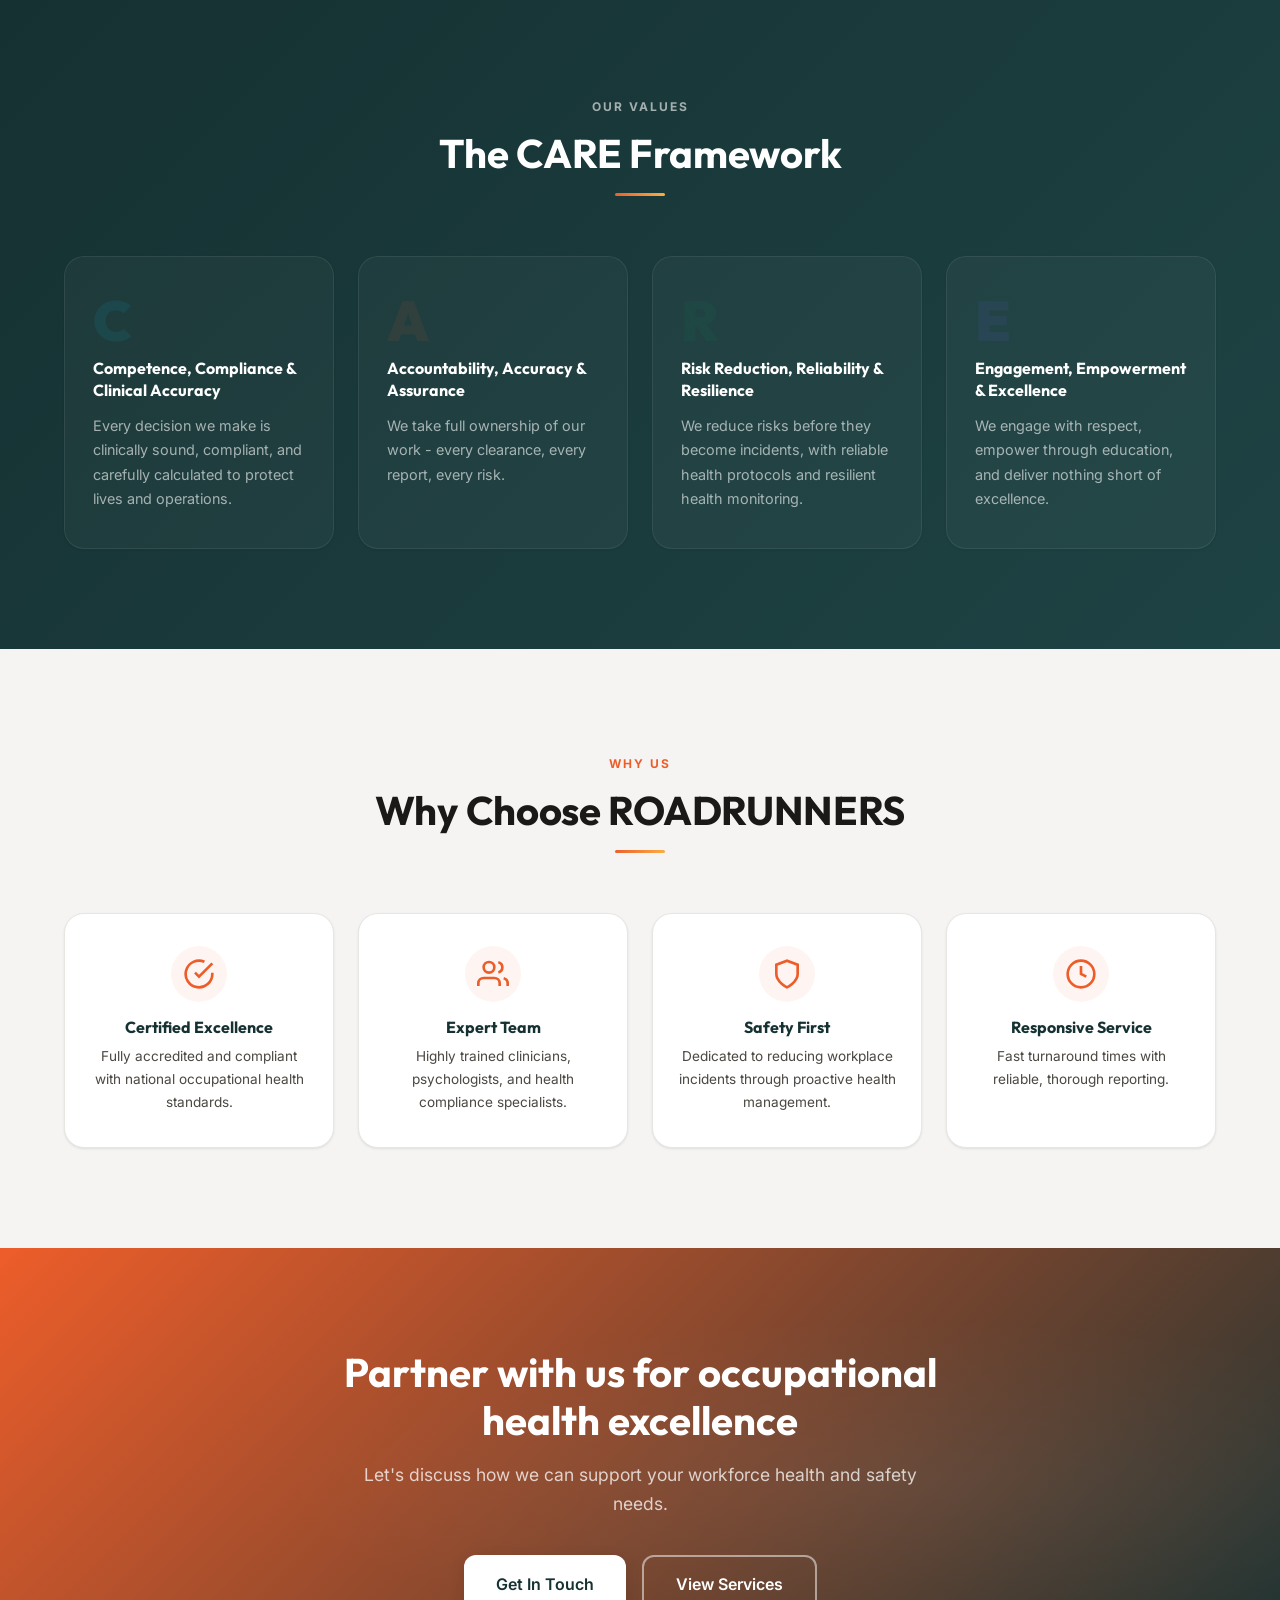
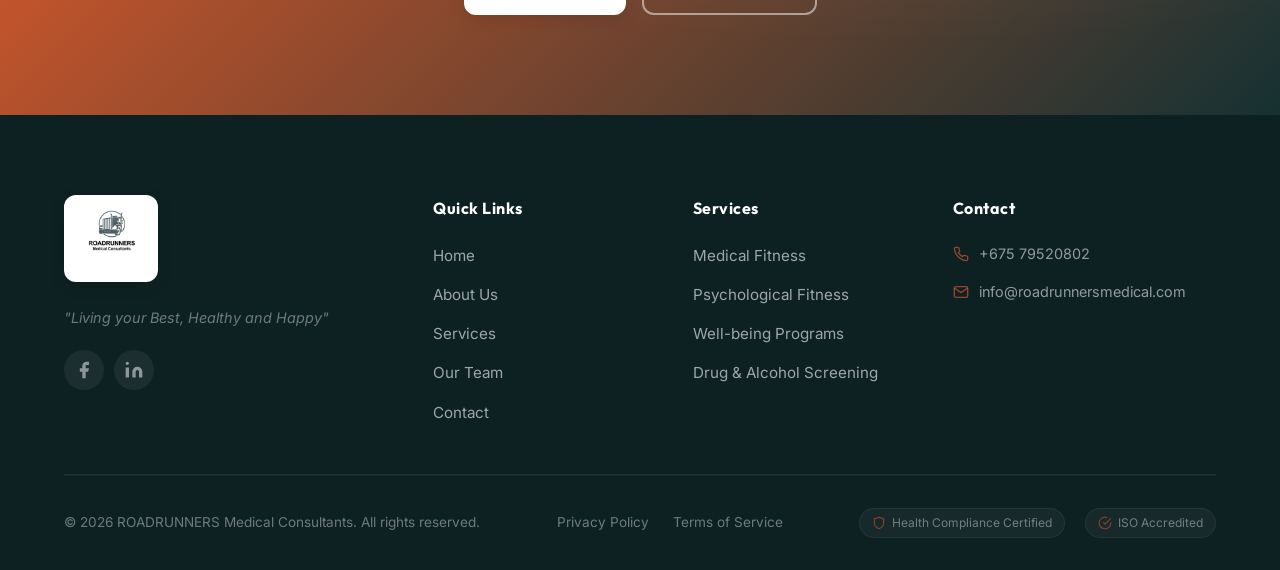
==== commit 4914f404: "feat: implement vibrant color-coded themes for the CARE framework" ====
--- a/about.html
+++ b/about.html
@@ -179,24 +179,28 @@
                     <h3 class="care-card__title">Competence, Compliance &amp; Clinical Accuracy</h3>
                     <p class="care-card__text">Every decision we make is clinically sound, compliant, and carefully
                         calculated to protect lives and operations.</p>
+                    <div class="care-card__accent"></div>
                 </div>
                 <div class="care-card care-card--dark reveal-up delay-2" data-letter="A">
                     <div class="care-card__letter">A</div>
                     <h3 class="care-card__title">Accountability, Accuracy &amp; Assurance</h3>
                     <p class="care-card__text">We take full ownership of our work - every clearance, every report, every
                         risk.</p>
+                    <div class="care-card__accent"></div>
                 </div>
                 <div class="care-card care-card--dark reveal-up delay-3" data-letter="R">
                     <div class="care-card__letter">R</div>
                     <h3 class="care-card__title">Risk Reduction, Reliability &amp; Resilience</h3>
                     <p class="care-card__text">We reduce risks before they become incidents, with reliable health
                         protocols and resilient health monitoring.</p>
+                    <div class="care-card__accent"></div>
                 </div>
                 <div class="care-card care-card--dark reveal-up delay-4" data-letter="E">
                     <div class="care-card__letter" aria-hidden="true">E</div>
                     <h3 class="care-card__title">Engagement, Empowerment &amp; Excellence</h3>
                     <p class="care-card__text">We engage with respect, empower through education, and deliver nothing
                         short of excellence.</p>
+                    <div class="care-card__accent"></div>
                 </div>
             </div>
         </div>
--- a/css/styles.css
+++ b/css/styles.css
@@ -1173,19 +1173,65 @@
     transform: scaleX(1);
 }
 
-/* Dark variant */
+/* Dark variant color-coding */
+.care-card--dark[data-letter="C"] { --card-theme: #00d2ff; } /* Competence - Cyan */
+.care-card--dark[data-letter="A"] { --card-theme: #ed5d2a; } /* Accountability - Orange (Brand) */
+.care-card--dark[data-letter="R"] { --card-theme: #059669; } /* Resilience - Green */
+.care-card--dark[data-letter="E"] { --card-theme: #6366f1; } /* Excellence - Indigo/Royal */
+
 .care-card--dark {
-    background: rgba(255,255,255,0.05);
-    border-color: rgba(255,255,255,0.1);
-}
-
-.care-card--dark .care-card__letter { color: rgba(255,255,255,0.08); }
-.care-card--dark:hover .care-card__letter { color: rgba(237,93,42,0.25); }
-.care-card--dark .care-card__title { color: var(--white); }
-.care-card--dark .care-card__text  { color: rgba(255,255,255,0.7); }
+    background: rgba(255,255,255,0.03);
+    border: 1px solid rgba(255,255,255,0.08);
+    position: relative;
+    z-index: 1;
+}
+
+.care-card--dark::before {
+    content: '';
+    position: absolute;
+    inset: 0;
+    background: linear-gradient(135deg, var(--card-theme), transparent);
+    opacity: 0;
+    transition: opacity 0.4s var(--ease);
+    z-index: -1;
+}
+
+.care-card--dark:hover::before {
+    opacity: 0.12;
+}
+
+.care-card--dark .care-card__letter { 
+    color: var(--card-theme); 
+    opacity: 0.08;
+    transition: all 0.4s var(--ease);
+}
+
+.care-card--dark:hover .care-card__letter { 
+    opacity: 0.25; 
+    transform: scale(1.1) rotate(-5deg);
+}
+
+.care-card--dark .care-card__title { 
+    color: var(--white);
+    transition: color 0.4s var(--ease);
+}
+
+.care-card--dark:hover .care-card__title {
+    color: var(--card-theme);
+}
+
+.care-card--dark .care-card__text { 
+    color: rgba(255,255,255,0.6); 
+}
+
+.care-card--dark .care-card__accent {
+    background: var(--card-theme);
+}
+
 .care-card--dark:hover {
-    background: rgba(255,255,255,0.08);
-    border-color: rgba(255,255,255,0.15);
+    background: rgba(255,255,255,0.06);
+    border-color: var(--card-theme);
+    box-shadow: 0 10px 30px -10px var(--card-theme);
 }
 
 /* ===========================================
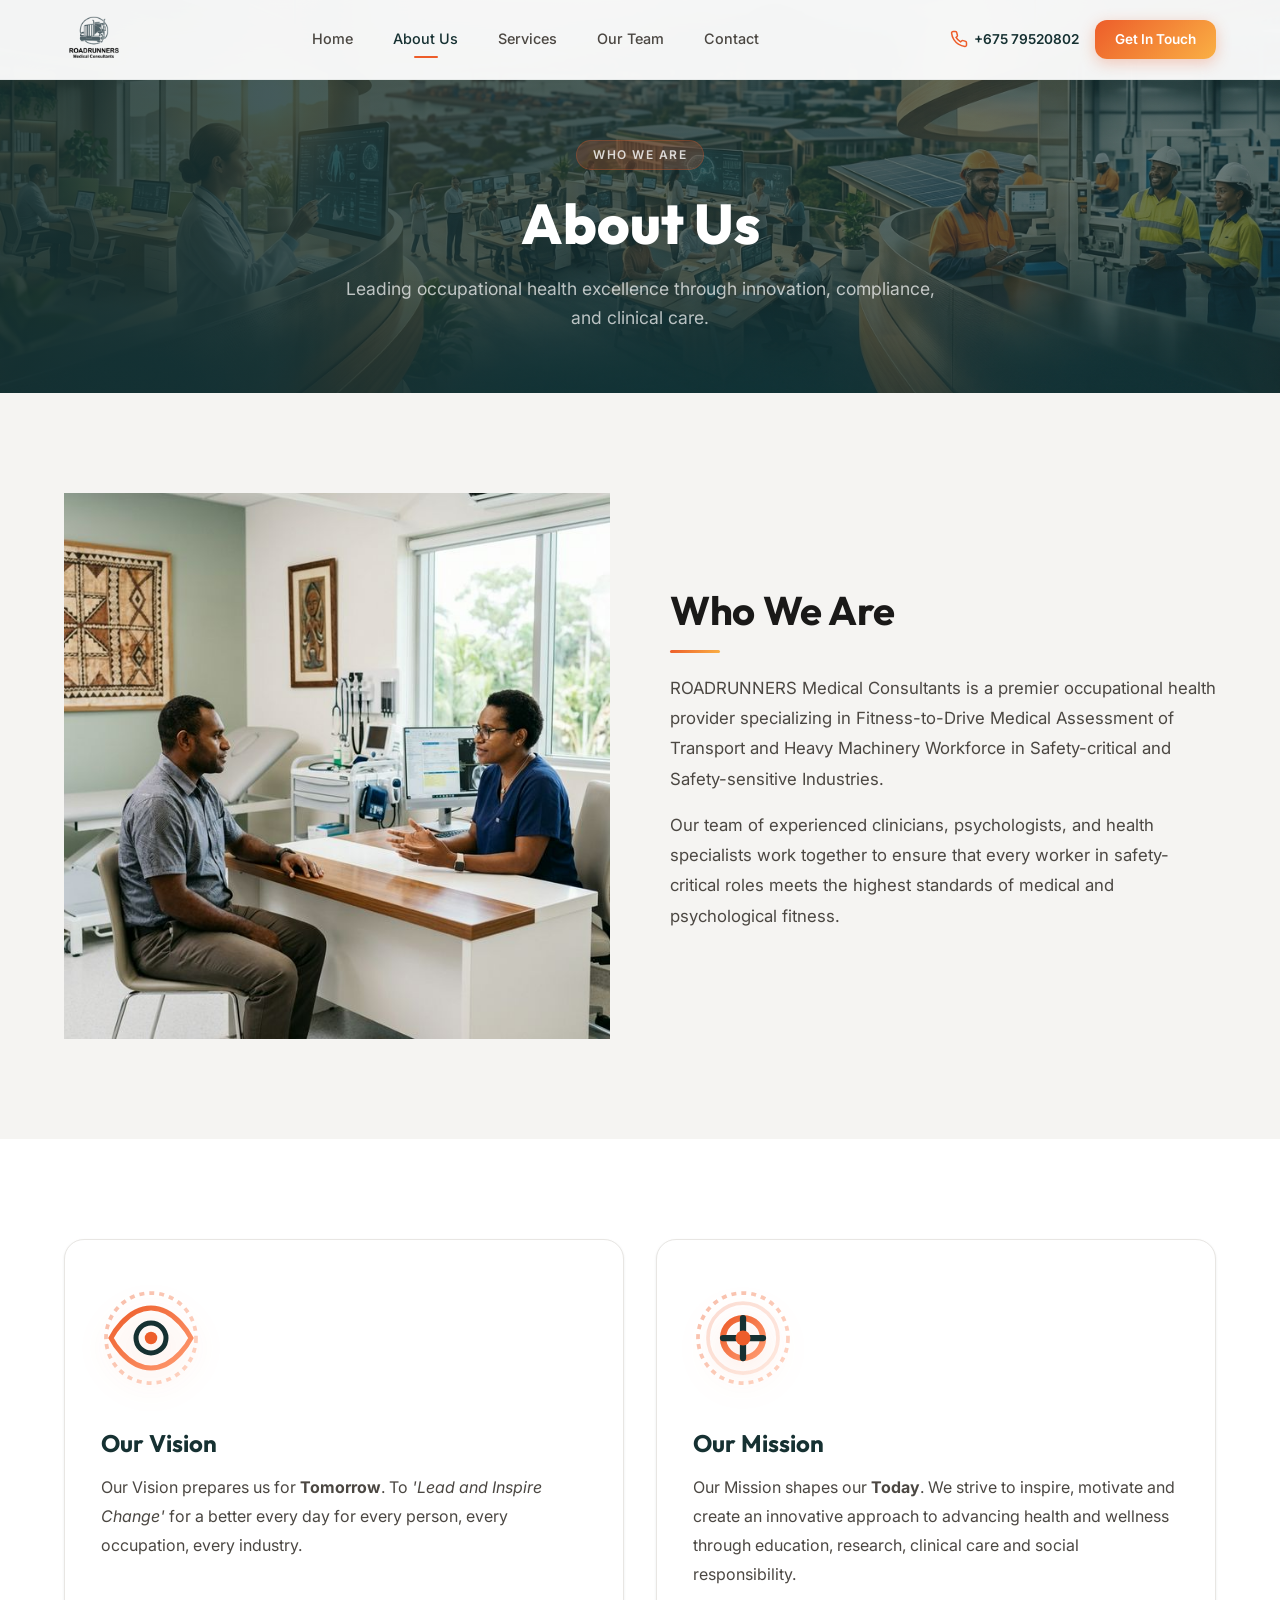
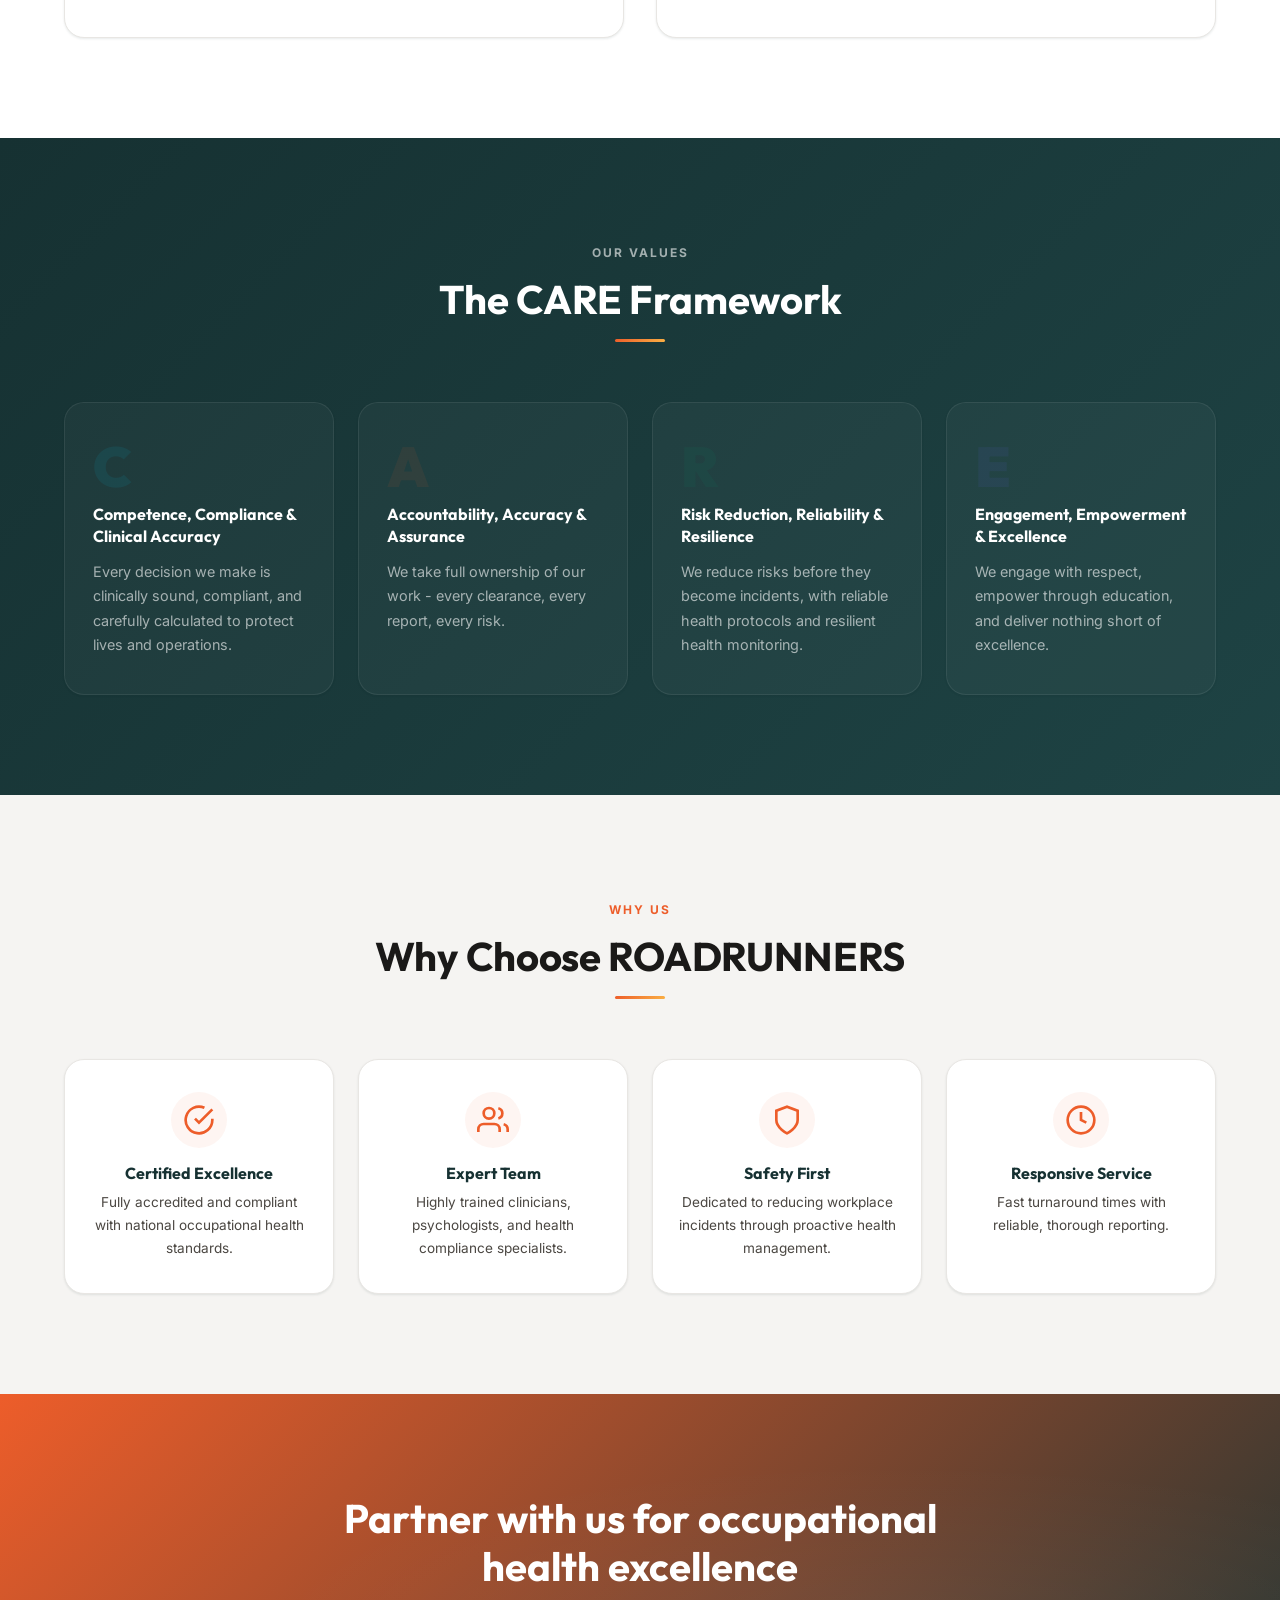
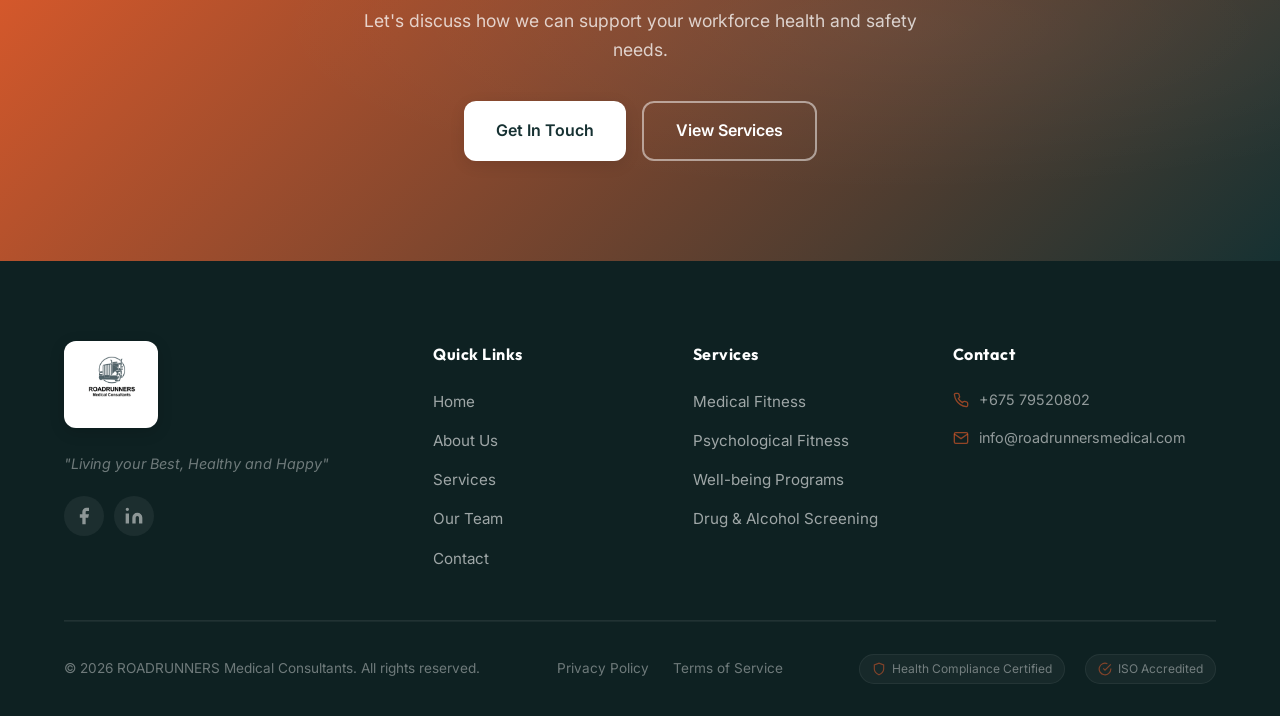
==== commit 07f282f5: "Finalize Supabase-only backend with auto-reset contact form and full site UI polish" ====
--- a/about.html
+++ b/about.html
@@ -87,15 +87,7 @@
         <div class="container">
             <div class="about-intro reveal-up">
                 <div class="about-intro__image">
-                    <div class="placeholder-image placeholder-image--about">
-                        <svg width="64" height="64" viewBox="0 0 24 24" fill="none" stroke="rgba(22,49,50,0.3)"
-                            stroke-width="1">
-                            <rect x="2" y="2" width="20" height="20" rx="2" />
-                            <circle cx="8.5" cy="8.5" r="2.5" />
-                            <path d="M21 15l-5-5L5 21" />
-                        </svg>
-                        <span>Company Image</span>
-                    </div>
+                    <img src="assets/about-banner/company-office.png" alt="ROADRUNNERS Medical Consultation Office" class="about-intro__img" loading="lazy">
                 </div>
                 <div class="about-intro__content">
                     <h2 class="section__title">Who We Are</h2>
--- a/css/styles.css
+++ b/css/styles.css
@@ -1414,6 +1414,48 @@
     margin-bottom: 20px;
 }
 
+/* Utilities */
+.mt-4 {
+    margin-top: 1.5rem !important;
+}
+
+/* Form Success State */
+.form-success {
+    display: none;
+    flex-direction: column;
+    align-items: center;
+    justify-content: center;
+    padding: 3rem 1rem;
+    background: var(--white);
+    border-radius: 12px;
+    border: 1px solid rgba(22,49,50,0.06);
+    box-shadow: var(--shadow-sm);
+    text-align: center;
+}
+
+.form-success svg {
+    margin-bottom: 1.5rem;
+    color: var(--orange);
+    background: rgba(237,93,42,0.06);
+    padding: 12px;
+    border-radius: 50%;
+    width: 64px;
+    height: 64px;
+}
+
+.form-success h4 {
+    font-size: 1.5rem;
+    font-weight: 700;
+    color: var(--navy);
+    margin-bottom: 0.75rem;
+}
+
+.form-success p {
+    color: var(--gray-dark);
+    max-width: 300px;
+    margin: 0 auto;
+}
+
 .service-card__link {
     display: inline-flex;
     align-items: center;
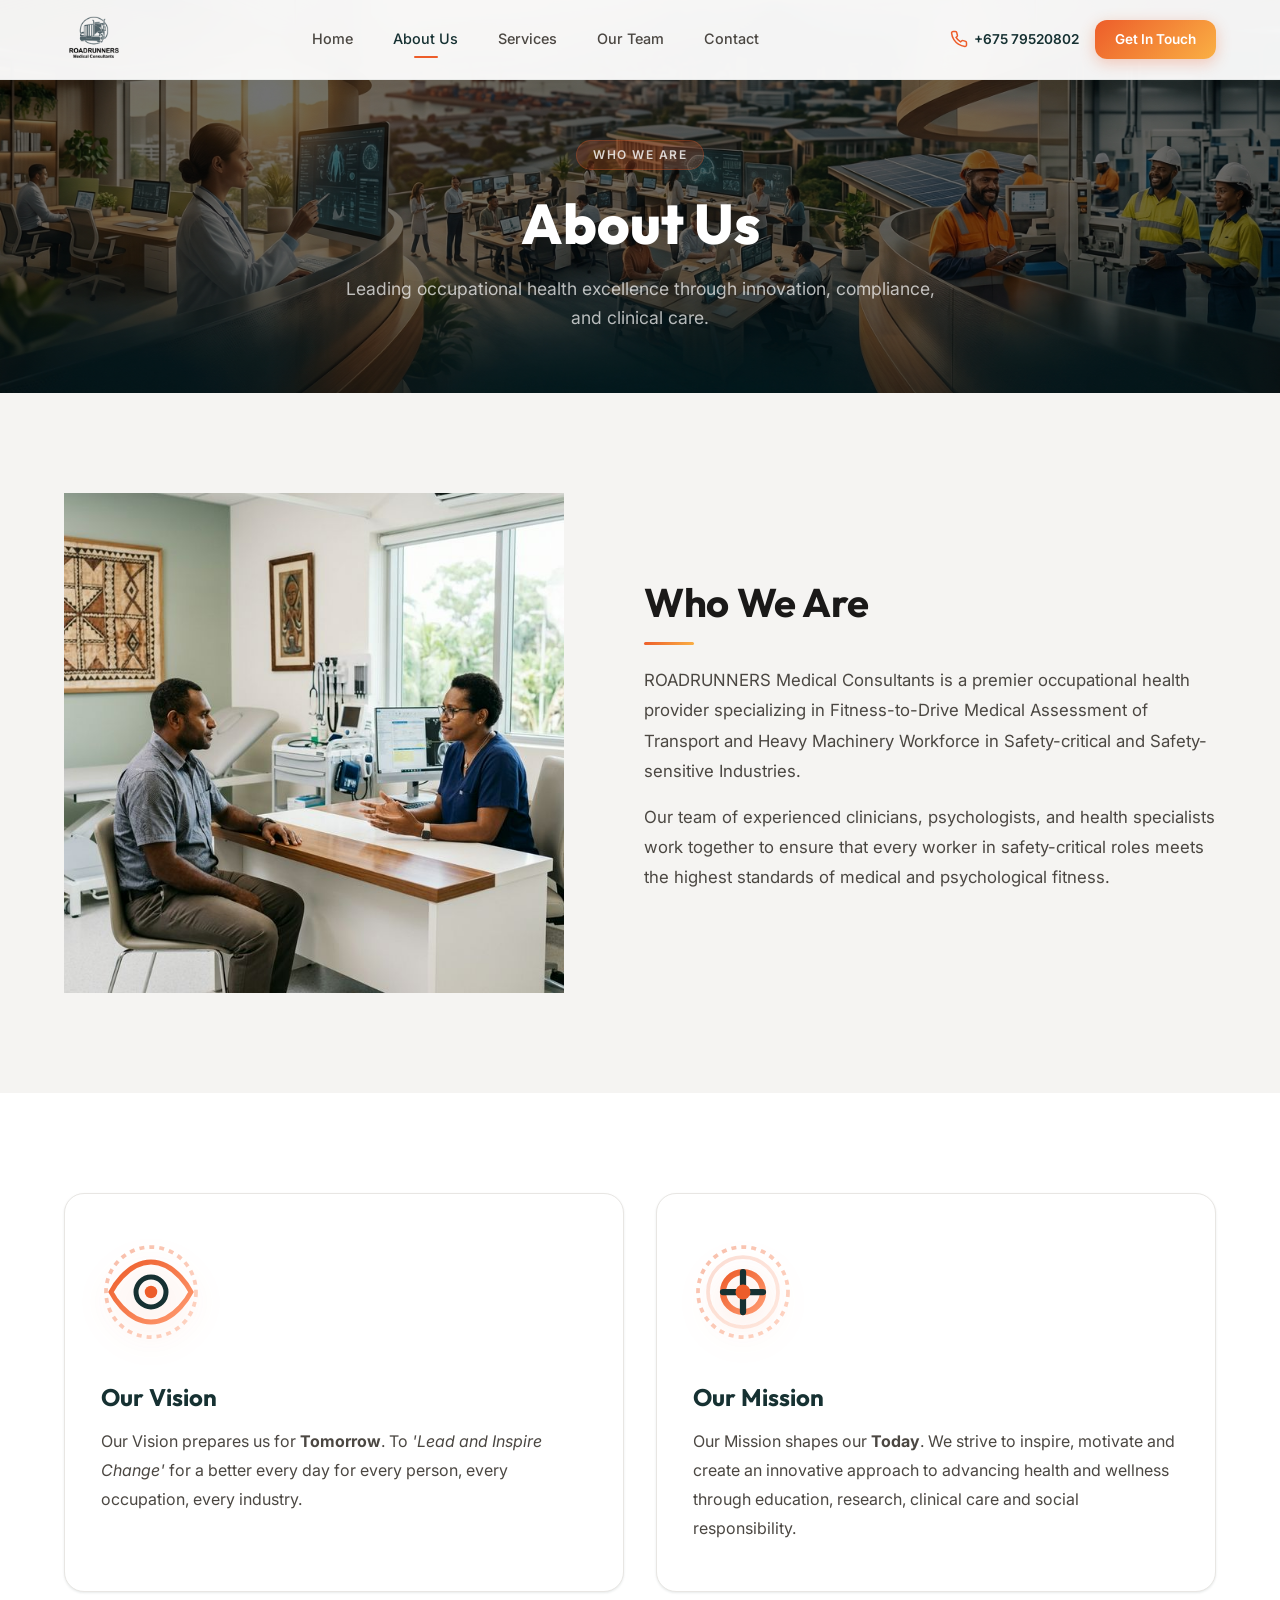
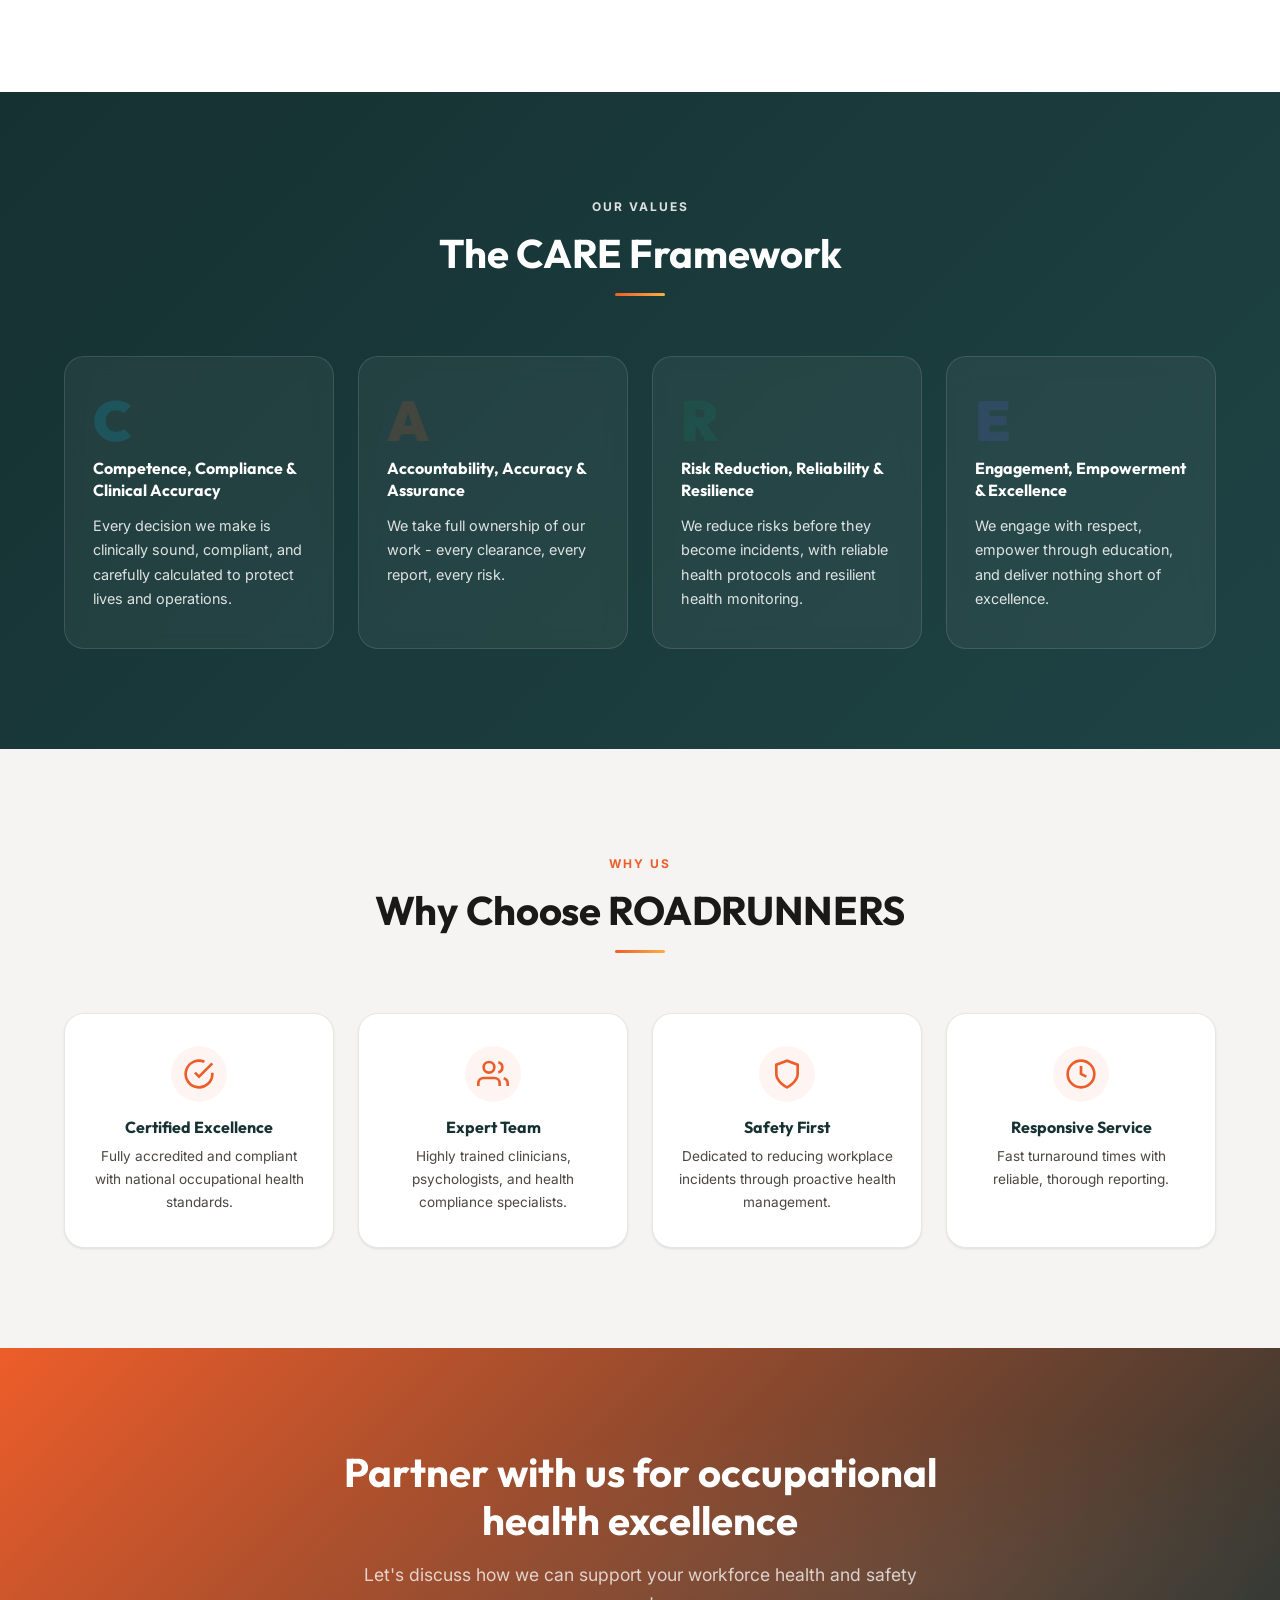
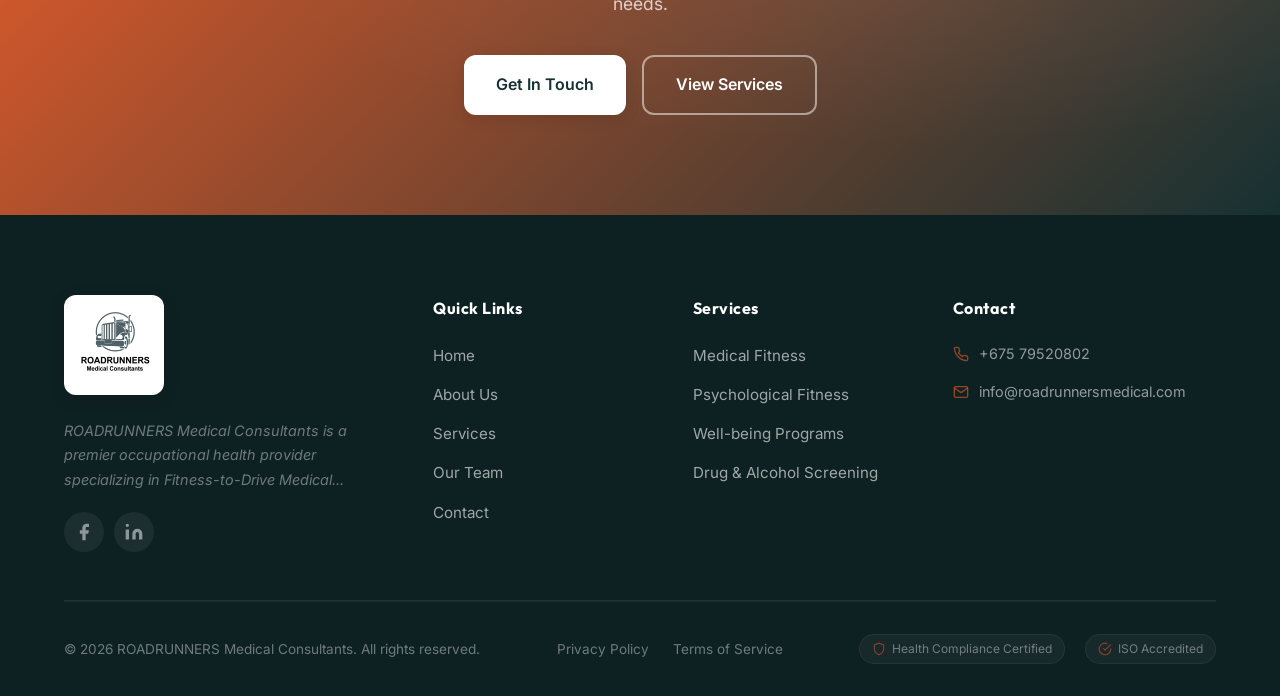
==== commit 15d18594: "Premium Mobile UI/UX Overhaul & Branding Standardization.  - Implemented elite glassmorphism mobile " ====
--- a/about.html
+++ b/about.html
@@ -279,7 +279,7 @@
                         <img src="assets/logo/campany-logo.png" alt="ROADRUNNERS Medical Consultants logo"
                             class="logo-img" loading="lazy">
                     </a>
-                    <p class="footer__tagline">"Living your Best, Healthy and Happy"</p>
+                        <p class="footer__tagline">ROADRUNNERS Medical Consultants is a premier occupational health provider specializing in Fitness-to-Drive Medical...</p>
                     <div class="footer__social">
                         <a href="https://facebook.com" class="social-link" aria-label="Follow us on Facebook"
                             target="_blank" rel="noopener"><svg width="20" height="20" viewBox="0 0 24 24"
@@ -355,6 +355,7 @@
             </div>
         </div>
     </footer>
+
     <script src="js/main.js"></script>
 </body>
 
--- a/css/styles.css
+++ b/css/styles.css
@@ -80,7 +80,6 @@
     color: var(--text);
     background: var(--white);
     line-height: 1.7;
-    overflow-x: hidden;
 }
 
 img {
@@ -103,11 +102,19 @@
     color: var(--text);
 }
 
+h1 { font-size: clamp(2.2rem, 8vw, 4.5rem); text-align: inherit; }
+h2 { font-size: clamp(1.8rem, 5vw, 2.8rem); text-align: inherit; }
+h3 { font-size: clamp(1.4rem, 4vw, 2rem); text-align: inherit; }
+
 /* --- CONTAINER --- */
 .container {
     max-width: var(--container);
     margin: 0 auto;
-    padding: 0 24px;
+    padding: 0 5vw; /* Fluid side padding */
+}
+
+@media (min-width: 1200px) {
+    .container { padding: 0 24px; }
 }
 
 /* --- BUTTONS --- */
@@ -273,7 +280,7 @@
 
 .stat-label {
     font-size: 0.9rem;
-    color: rgba(255,255,255,0.7);
+    color: rgba(255,255,255,0.85);
     text-transform: uppercase;
     letter-spacing: 1.5px;
     font-weight: 600;
@@ -456,6 +463,20 @@
     z-index: 10;
 }
 
+.logo-img {
+    height: clamp(38px, 6vw, 48px) !important;
+    max-width: clamp(180px, 50vw, 250px);
+    width: auto !important;
+    object-fit: contain !important;
+    display: block;
+    transition: transform 0.3s var(--ease);
+    transform: none !important; /* Scale removed for clean header */
+}
+
+.header--scrolled .logo-img {
+    height: 42px !important;
+}
+
 .logo-icon {
     width: 40px;
     height: 40px;
@@ -464,22 +485,9 @@
 
 .logo-icon--sm { width: 36px; height: 36px; }
 
-.logo-img {
-    height: 48px;
-    max-width: 250px;
-    width: auto;
-    object-fit: contain;
-    display: block;
-    transition: transform 0.3s var(--ease);
-}
-
-.header--scrolled .logo-img {
-    height: 42px;
-}
-
 .footer .logo-img {
     height: 60px;
-    margin-bottom: 12px;
+    margin-bottom: 0px; /* FIXED: Removed 12px margin to ensure centering */
 }
 
 .logo-text {
@@ -670,7 +678,7 @@
 .hero__overlay {
     position: absolute;
     inset: 0;
-    background: linear-gradient(90deg, rgba(22, 49, 50, 0.8) 0%, rgba(22, 49, 50, 0.4) 100%);
+    background: linear-gradient(180deg, rgba(22, 49, 50, 0.7) 0%, rgba(22, 49, 50, 0.5) 50%, rgba(22, 49, 50, 0.8) 100%);
     z-index: 2;
 }
 
@@ -729,6 +737,7 @@
     max-width: 700px;
     margin: 24px auto 40px;
     line-height: 1.8;
+    padding: 0 5%;
 }
 
 .hero__actions {
@@ -824,7 +833,7 @@
     content: '';
     position: absolute;
     inset: 0;
-    background: linear-gradient(90deg, rgba(22, 49, 50, 0.85) 0%, rgba(22, 49, 50, 0.6) 100%);
+    background: rgba(0, 0, 0, 0.55); /* Darker backdrop for legibility */
     z-index: 1;
 }
 
@@ -902,7 +911,7 @@
     margin-bottom: 12px;
 }
 
-.section__label--light { color: rgba(255,255,255,0.6); }
+.section__label--light { color: rgba(255,255,255,0.85); }
 
 .section__title {
     font-size: clamp(1.8rem, 3.5vw, 2.5rem);
@@ -929,7 +938,7 @@
     line-height: 1.7;
 }
 
-.section__subtitle--light { color: rgba(255,255,255,0.65); }
+.section__subtitle--light { color: rgba(255,255,255,0.85); }
 
 .section__text {
     font-size: 1.05rem;
@@ -939,21 +948,41 @@
 }
 
 .section__text--large { font-size: 1.2rem; }
-.section__text--light { color: rgba(255,255,255,0.8); }
+.section__text--light { color: rgba(255,255,255,0.9); }
 
 /* ===========================================
    SPLIT SECTION (Vision / Mission)
    =========================================== */
 .split-section {
-    display: grid;
-    grid-template-columns: 1fr 1fr;
+    display: flex;
+    justify-content: space-between;
+    align-items: center;
     gap: 80px;
-    align-items: center;
+}
+
+.split-section > * {
+    flex: 1;
 }
 
 .split-section--reverse .split-section__content { order: 2; }
 .split-section--reverse .split-section__visual  { order: 1; }
 
+.split-section__content .section__label {
+    margin-bottom: 24px;
+}
+
+.footer__tagline a {
+    color: var(--white);
+    text-decoration: underline;
+    font-weight: 600;
+    margin-left: 5px;
+    transition: opacity 0.3s ease;
+}
+
+.footer__tagline a:hover {
+    opacity: 0.8;
+}
+
 /* Vision Graphic */
 .vision-graphic {
     display: flex;
@@ -963,11 +992,12 @@
 
 .vision-graphic__circle {
     position: relative;
-    width: 320px;
-    height: 320px;
+    width: clamp(250px, 80vw, 320px);
+    height: clamp(250px, 80vw, 320px);
     display: flex;
     align-items: center;
     justify-content: center;
+    margin: 0 auto;
 }
 
 .vision-graphic__svg {
@@ -1179,40 +1209,55 @@
 .care-card--dark[data-letter="R"] { --card-theme: #059669; } /* Resilience - Green */
 .care-card--dark[data-letter="E"] { --card-theme: #6366f1; } /* Excellence - Indigo/Royal */
 
+/* --- DARK-ON-LIGHT (HOME) --- */
+.section--light .care-card--dark,
+.section--white .care-card--dark {
+    background: var(--white);
+    border: 1px solid var(--gray-100);
+    box-shadow: var(--shadow-sm);
+}
+.section--light .care-card--dark .care-card__title,
+.section--white .care-card--dark .care-card__title {
+    color: var(--navy);
+}
+.section--light .care-card--dark .care-card__text,
+.section--white .care-card--dark .care-card__text {
+    color: var(--navy);
+}
+.section--light .care-card--dark .care-card__letter,
+.section--white .care-card--dark .care-card__letter {
+    opacity: 0.12;
+}
+
+/* --- LIGHT-ON-DARK (ABOUT) --- */
+.section--navy .care-card--dark {
+    background: rgba(255,255,255,0.05);
+    border: 1px solid rgba(255,255,255,0.12);
+    -webkit-backdrop-filter: blur(10px);
+    backdrop-filter: blur(10px);
+    box-shadow: none;
+}
+.section--navy .care-card--dark .care-card__title {
+    color: var(--white);
+}
+.section--navy .care-card--dark .care-card__text {
+    color: rgba(255,255,255,0.85);
+}
+.section--navy .care-card--dark .care-card__letter {
+    opacity: 0.15;
+}
+
 .care-card--dark {
-    background: rgba(255,255,255,0.03);
-    border: 1px solid rgba(255,255,255,0.08);
     position: relative;
     z-index: 1;
 }
 
-.care-card--dark::before {
-    content: '';
-    position: absolute;
-    inset: 0;
-    background: linear-gradient(135deg, var(--card-theme), transparent);
-    opacity: 0;
-    transition: opacity 0.4s var(--ease);
-    z-index: -1;
-}
-
-.care-card--dark:hover::before {
-    opacity: 0.12;
-}
-
 .care-card--dark .care-card__letter { 
     color: var(--card-theme); 
-    opacity: 0.08;
     transition: all 0.4s var(--ease);
 }
 
-.care-card--dark:hover .care-card__letter { 
-    opacity: 0.25; 
-    transform: scale(1.1) rotate(-5deg);
-}
-
 .care-card--dark .care-card__title { 
-    color: var(--white);
     transition: color 0.4s var(--ease);
 }
 
@@ -1220,71 +1265,22 @@
     color: var(--card-theme);
 }
 
-.care-card--dark .care-card__text { 
-    color: rgba(255,255,255,0.6); 
-}
-
-.care-card--dark .care-card__accent {
-    background: var(--card-theme);
-}
-
 .care-card--dark:hover {
-    background: rgba(255,255,255,0.06);
     border-color: var(--card-theme);
-    box-shadow: 0 10px 30px -10px var(--card-theme);
-}
-
-/* ===========================================
-   KEY MESSAGE
-   =========================================== */
-.key-message {
-    padding: 80px 0;
-    background: var(--gray-50);
-}
-
-.key-message__inner {
-    text-align: center;
-    max-width: 700px;
-    margin: 0 auto;
-}
-
-.key-message__icon {
-    display: inline-flex;
-    align-items: center;
-    justify-content: center;
-    width: 72px;
-    height: 72px;
-    background: rgba(237,93,42,0.08);
-    border-radius: 50%;
-    color: var(--green);
-    margin-bottom: 24px;
-}
-
-.key-message__title {
-    font-size: 1.1rem;
-    font-weight: 800;
-    letter-spacing: 3px;
-    text-transform: uppercase;
-    color: var(--navy);
-    margin-bottom: 8px;
-}
-
-.key-message__text {
-    font-size: 1.1rem;
-    color: var(--text-light);
-    margin-bottom: 20px;
-}
-
-.key-message__quote {
-    font-family: var(--font-heading);
-    font-size: clamp(1.3rem, 2.5vw, 1.8rem);
-    font-weight: 700;
-    color: var(--navy);
-    line-height: 1.5;
-    border: none;
-    padding: 0;
-    margin: 0;
-}
+    box-shadow: var(--shadow-lg);
+    transform: translateY(-8px);
+}
+
+.section--navy .care-card--dark:hover {
+    background: rgba(255,255,255,0.08);
+    box-shadow: 0 10px 30px rgba(0, 0, 0, 0.2);
+}
+
+.section--light .care-card--dark:hover,
+.section--white .care-card--dark:hover {
+    background: var(--white);
+}
+
 
 /* ===========================================
    CTA SECTION
@@ -1549,10 +1545,19 @@
    ABOUT PAGE
    =========================================== */
 .about-intro {
-    display: grid;
-    grid-template-columns: 1fr 1fr;
-    gap: 60px;
-    align-items: center;
+    display: flex;
+    justify-content: space-between;
+    align-items: center;
+    gap: 80px;
+}
+
+.about-intro > * {
+    flex: 1;
+}
+
+.about-intro__image {
+    position: relative;
+    max-width: 500px;
 }
 
 .placeholder-image {
@@ -1872,11 +1877,14 @@
    CONTACT PAGE
    =========================================== */
 .contact-layout {
-    display: grid;
-    grid-template-columns: 1fr 1.2fr;
-    gap: 60px;
+    display: flex;
+    justify-content: space-between;
     align-items: flex-start;
-}
+    gap: 80px;
+}
+
+.contact-info { flex: 1; min-width: 0; }
+.contact-form-wrapper { flex: 1.2; min-width: 0; }
 
 .contact-info__title {
     font-size: 2rem;
@@ -2086,18 +2094,27 @@
 
 .footer__logo {
     display: inline-flex;
-    align-items: center;
-    justify-content: center;
     background: var(--white);
-    padding: 15px 20px;
+    padding: 10px !important; /* PROTECT TEXT */
     border-radius: var(--radius-md);
     margin-bottom: 24px;
+    width: 100px;
+    height: 100px;
+    align-items: center;
+    justify-content: center;
+    overflow: hidden;
     box-shadow: 0 4px 15px rgba(0,0,0,0.15);
-    line-height: 1;
+}
+
+.footer__logo .logo-img {
+    height: 100% !important;
+    width: 100% !important;
+    object-fit: contain !important;
+    transform: none !important; /* FIXED: Removed scale to stop clipping text */
+    margin: 0 !important; /* FIXED: Absolute centering */
 }
 
 .footer__logo img {
-    max-height: 45px;
     width: auto;
     display: block;
 }
@@ -2256,70 +2273,166 @@
 /* ===========================================
    RESPONSIVE
    =========================================== */
-@media (max-width: 1024px) {
-    .care-grid { grid-template-columns: repeat(2, 1fr); }
-    .services-grid { grid-template-columns: repeat(2, 1fr); }
-    .wellbeing-grid { grid-template-columns: repeat(2, 1fr); }
-    .features-grid { grid-template-columns: repeat(2, 1fr); }
-    .footer__grid { grid-template-columns: repeat(2, 1fr); }
-    .split-section { grid-template-columns: 1fr; gap: 40px; }
-    .split-section--reverse .split-section__content { order: 1; }
-    .split-section--reverse .split-section__visual  { order: 2; }
+@media (max-width: 1040px) {
+    .care-grid { grid-template-columns: repeat(2, 1fr); gap: 20px; }
+    .services-grid { grid-template-columns: repeat(2, 1fr); gap: 20px; }
+    .wellbeing-grid { grid-template-columns: repeat(2, 1fr); gap: 20px; }
+    .features-grid { grid-template-columns: repeat(2, 1fr); gap: 20px; }
+    .team-profiles { grid-template-columns: repeat(2, 1fr); gap: 20px; }
+    .footer__grid { grid-template-columns: repeat(2, 1fr); gap: 40px; }
+    .split-section { flex-direction: column; gap: 40px; text-align: center; }
+    .split-section > * { width: 100%; }
+    .section__divider { margin: 0 auto 20px; }
+    .split-section--reverse .split-section__content { order: 2; }
+    .split-section--reverse .split-section__visual  { order: 1; }
+    
+    .hero__content { padding-top: 60px; }
 }
 
 @media (max-width: 768px) {
-    :root { --header-h: 68px; }
-
-    .hamburger { display: flex; }
-
+    :root { --header-h: 70px; }
+    
+    .section { padding: 80px 0; }
+
+    /* --- PREMIUM MOBILE NAV OVERHAUL --- */
     .nav {
-        position: fixed;
-        inset: 0;
-        background: rgba(255,255,255,0.98);
-        -webkit-backdrop-filter: blur(20px);
-        backdrop-filter: blur(20px);
-        display: flex;
-        align-items: center;
-        justify-content: center;
+        position: fixed !important;
+        top: 0 !important;
+        left: 0 !important;
+        width: 100% !important;
+        height: 100vh !important;
+        background: rgba(255, 255, 255, 0.98) !important;
+        -webkit-backdrop-filter: blur(25px) !important;
+        backdrop-filter: blur(25px) !important;
+        display: none !important; 
+        flex-direction: column !important;
+        align-items: center !important;
+        justify-content: center !important;
+        z-index: 10000 !important;
         opacity: 0;
-        visibility: hidden;
-        transition: all 0.4s var(--ease);
-        z-index: 5;
+        transition: opacity 0.4s cubic-bezier(0.4, 0, 0.2, 1);
     }
 
     .nav.open {
+        display: flex !important;
         opacity: 1;
-        visibility: visible;
     }
 
     .nav__list {
-        flex-direction: column;
-        align-items: center;
-        gap: 8px;
+        flex-direction: column !important;
+        align-items: center !important;
+        gap: 30px !important;
+        padding: 0 !important;
+        margin: 0 !important;
+        list-style: none !important;
     }
 
+    .nav__item {
+        opacity: 0;
+        transform: translateY(20px);
+        transition: all 0.5s cubic-bezier(0.4, 0, 0.2, 1);
+    }
+
+    .nav.open .nav__item {
+        opacity: 1;
+        transform: translateY(0);
+    }
+
+    /* Staggered link reveal */
+    .nav.open .nav__item:nth-child(1) { transition-delay: 0.1s; }
+    .nav.open .nav__item:nth-child(2) { transition-delay: 0.15s; }
+    .nav.open .nav__item:nth-child(3) { transition-delay: 0.2s; }
+    .nav.open .nav__item:nth-child(4) { transition-delay: 0.25s; }
+    .nav.open .nav__item:nth-child(5) { transition-delay: 0.3s; }
+
     .nav__link {
-        font-size: 1.2rem;
-        padding: 12px 24px;
+        font-size: 1.75rem !important;
+        font-weight: 700 !important;
+        color: var(--navy) !important;
+        text-transform: capitalize !important;
+        letter-spacing: -0.5px !important;
+        padding: 5px 0 !important;
+        position: relative;
+    }
+
+    .nav__link.active {
+        color: var(--green) !important;
+    }
+
+    .nav__link.active::after {
+        content: '';
+        position: absolute;
+        bottom: -5px;
+        left: 50%;
+        transform: translateX(-50%);
+        width: 30px;
+        height: 3px;
+        background: var(--green);
+        border-radius: 2px;
+    }
+
+    /* ELASTIC HAMBURGER (Restored 3-bar) */
+    .hamburger {
+        display: flex !important;
+        position: relative !important;
+        z-index: 10001 !important;
+        background: rgba(22, 49, 50, 0.05) !important;
+        width: 48px !important;
+        height: 48px !important;
+        border-radius: 12px !important;
+        align-items: center !important;
+        justify-content: center !important;
+        border: none !important;
+        flex-direction: column !important;
+        gap: 6px !important;
+    }
+
+    .hamburger span {
+        background: var(--navy) !important;
+        width: 24px !important;
+        height: 2.5px !important;
+        border-radius: 2px !important;
+        transition: all 0.3s cubic-bezier(0.4, 0, 0.2, 1);
+    }
+
+    .hamburger.active span:nth-child(1) {
+        transform: rotate(45deg) translateY(6px) translateX(6px);
+    }
+
+    .hamburger.active span:nth-child(2) {
+        opacity: 0;
+    }
+
+    .hamburger.active span:nth-child(3) {
+        transform: rotate(-45deg) translateY(-6px) translateX(6px);
+    }
+
+    /* BIG & VIEWABLE LOGO */
+    .header__logo .logo-img {
+        height: 50px !important; /* Prominent but clean mobile logo */
+    }
+
+    .header__inner {
+        padding: 10px 0 !important;
     }
 
     .header__actions { display: none; }
     .header__phone { display: none; }
-
-    .hero__content { padding: 40px 0; }
-
-    .section { padding: 60px 0; }
 
     .care-grid { grid-template-columns: 1fr; }
     .services-grid { grid-template-columns: 1fr; }
     .services-grid--4 { grid-template-columns: 1fr; }
     .wellbeing-grid { grid-template-columns: 1fr; }
     .features-grid { grid-template-columns: 1fr; }
-    .about-intro { grid-template-columns: 1fr; gap: 32px; }
+    .about-intro { flex-direction: column; gap: 40px; text-align: center; }
+    .about-intro > * { width: 100%; max-width: none; }
     .vm-grid { grid-template-columns: 1fr; }
     .team-profiles { grid-template-columns: 1fr; }
-    .contact-layout { grid-template-columns: 1fr; }
-    .footer__grid { grid-template-columns: 1fr; }
+    .contact-layout { flex-direction: column; gap: 40px; }
+    .contact-info, .contact-form-wrapper { width: 100%; }
+    .footer__grid { grid-template-columns: 1fr; text-align: center; }
+    .footer__logo, .footer__social, .footer__contact-item { justify-content: center; }
+    .footer__title::after, .footer__heading::after { left: 50%; transform: translateX(-50%); }
 
     .footer__bottom {
         flex-direction: column;
@@ -2327,39 +2440,88 @@
         text-align: center;
     }
 
-    .footer__compliance {
-        flex-direction: column;
-        gap: 8px;
+    .footer__legal-links { justify-content: center; width: 100%; }
+    .footer__compliance { flex-direction: column; gap: 10px; align-items: center; }
+
+    /* --- MODERN HERO POLISH --- */
+    .hero { min-height: 100vh; padding: 100px 0 60px; display: flex; align-items: center; justify-content: center; text-align: center; }
+    .hero__content { padding: 0 24px; width: 100%; max-width: 100% !important; margin: 0 !important; }
+    
+    .hero__badge {
+        background: rgba(237,93,42,0.12) !important;
+        border: 1px solid rgba(237,93,42,0.2) !important;
+        padding: 8px 18px !important;
+        font-size: 0.75rem !important;
+        -webkit-backdrop-filter: blur(10px);
+        backdrop-filter: blur(10px);
+    }
+
+    .hero__title { font-size: 34px !important; line-height: 1.15; margin-bottom: 16px; font-weight: 900 !important; letter-spacing: -1px; }
+    .hero__title--accent { font-size: 20px !important; letter-spacing: 2px; margin-top: 8px; opacity: 0.9; }
+    .hero__subtitle { font-size: 1.05rem !important; line-height: 1.6; margin: 24px auto 36px; padding: 0; max-width: 480px; color: rgba(255,255,255,0.85) !important; }
+    
+    .hero__actions {
+        display: flex !important;
+        flex-direction: column !important;
+        gap: 16px !important;
+        width: 100% !important;
+        max-width: 320px !important;
+        margin: 0 auto 48px !important;
         align-items: center;
     }
 
-    .contact-form-wrapper {
-        padding: 32px 24px;
+    .hero__actions .btn { 
+        width: 100% !important;
+        min-height: 54px !important;
+        font-size: 1.05rem !important;
+        font-weight: 700 !important;
+        justify-content: center !important;
+        border-radius: 12px !important;
+        box-shadow: 0 10px 30px rgba(0,0,0,0.1) !important;
+        transition: transform 0.3s ease, box-shadow 0.3s ease !important;
     }
 
-    .key-message { padding: 80px 0; }
-    .key-message__text { font-size: 1.4rem; }
-    .key-message__quote { font-size: 1.8rem; padding: 0 20px; }
-    .key-message__quote::before { font-size: 4rem; top: -10px; left: -10px; }
-    .key-message__quote::after { font-size: 4rem; bottom: -30px; right: -10px; }
-
-    .cta-section { padding: 60px 0; }
-    .key-message { padding: 60px 0; }
+    .hero__actions .btn--primary {
+        background: linear-gradient(135deg, #FF7B54 0%, #ED5D2A 100%) !important;
+        border: none !important;
+    }
+    
+    .hero__tagline { font-size: 14px; gap: 8px; opacity: 0.6; justify-content: center; letter-spacing: 0.5px; }
+    .hero__scroll { bottom: 25px; left: 50%; transform: translateX(-50%); }
+
+    .page-hero { padding: 130px 24px 70px; text-align: center; }
+    .page-hero__title { font-size: 36px !important; font-weight: 900 !important; letter-spacing: -1px; }
+    .page-hero__label { background: rgba(255,255,255,0.1) !important; border: 1px solid rgba(255,255,255,0.2) !important; padding: 6px 16px !important; border-radius: 50px !important; }
+    
+    .section__header { text-align: center; padding: 0 24px; margin-bottom: 50px; }
+    .section__title { font-size: 2rem !important; letter-spacing: -0.5px; }
+    .section__divider { width: 60px !important; height: 4px !important; border-radius: 2px !important; margin: 0 auto 24px !important; }
+
+    /* Grid & Cards Stablization */
+    .care-grid, .services-grid, .wellbeing-grid, .features-grid, .team-profiles, .vm-grid {
+        display: flex !important;
+        flex-direction: column !important;
+        gap: 24px !important;
+        padding: 0 24px !important;
+    }
+
+    .care-card, .service-card, .team-card, .vm-card {
+        width: 100% !important;
+        max-width: none !important;
+        text-align: center !important;
+        border-radius: 20px !important;
+        padding: 30px 25px !important;
+        background: var(--white) !important;
+        box-shadow: 0 15px 40px rgba(0,0,0,0.04) !important;
+    }
+
+    .footer__grid { display: flex !important; flex-direction: column !important; align-items: center; text-align: center; gap: 40px; }
+    .footer__links, .footer__contact, .footer__brand { width: 100% !important; align-items: center !important; }
 }
 
 @media (max-width: 480px) {
-    .hero__actions {
-        flex-direction: column;
-        align-items: center;
-    }
-
-    .hero__badge {
-        font-size: 0.7rem;
-    }
-
-    .page-hero {
-        padding: calc(var(--header-h) + 40px) 0 40px;
-    }
-
-    .section__header { margin-bottom: 40px; }
-}
+    .container { padding: 0 24px; }
+    .hero__title { font-size: 2.1rem !important; }
+    .page-hero__title { font-size: 2.3rem !important; }
+    .hero__subtitle { font-size: 1rem !important; }
+}
--- a/css/animations.css
+++ b/css/animations.css
@@ -1,4 +1,4 @@
-﻿/* ============================================
+/* ============================================
    ANIMATIONS & SCROLL REVEAL
    ============================================ */
 
@@ -30,6 +30,12 @@
 .reveal-right.revealed {
     opacity: 1;
     transform: translate(0, 0);
+}
+
+@media (max-width: 768px) {
+    .reveal-left, .reveal-right { transform: translateY(20px); }
+    .fade-up { animation-duration: 0.5s; transform: translateY(15px); }
+    .reveal-up { transform: translateY(20px); }
 }
 
 .reveal-up.delay-1 { transition-delay: 0.1s; }
